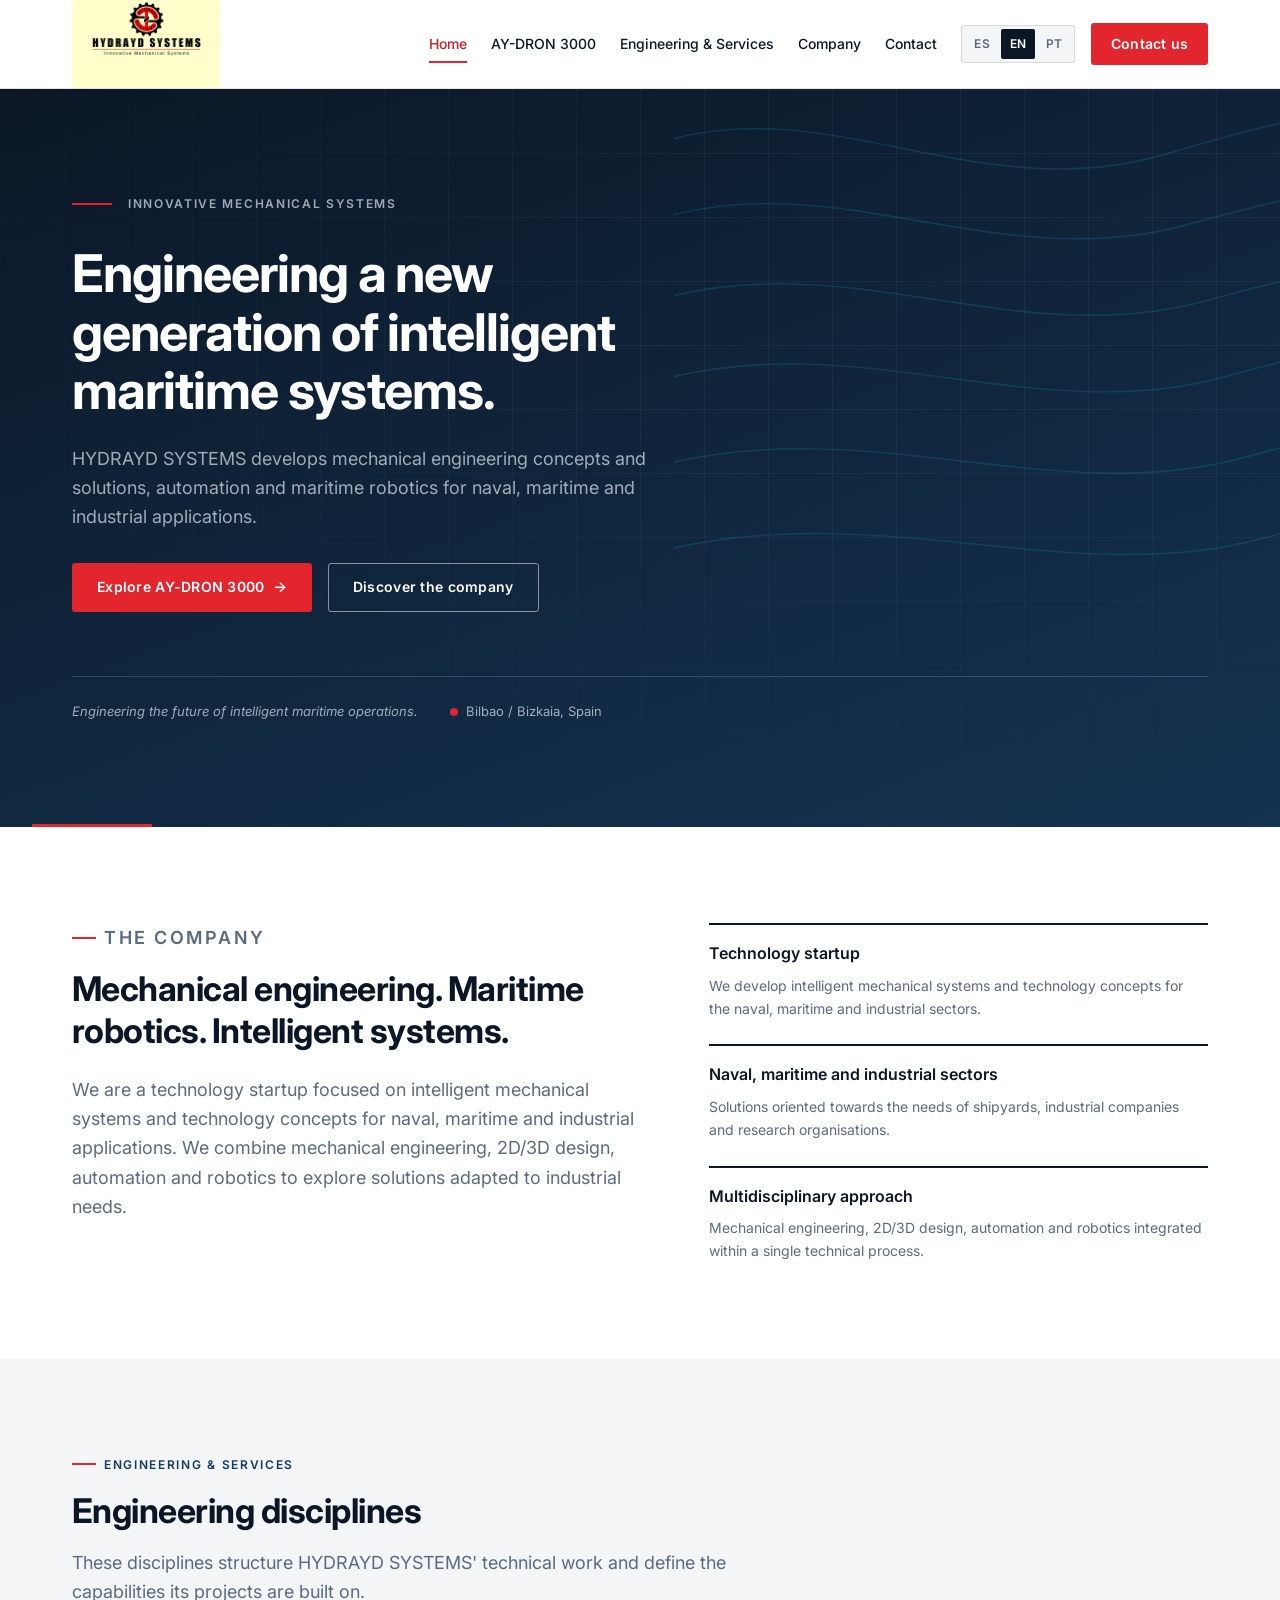
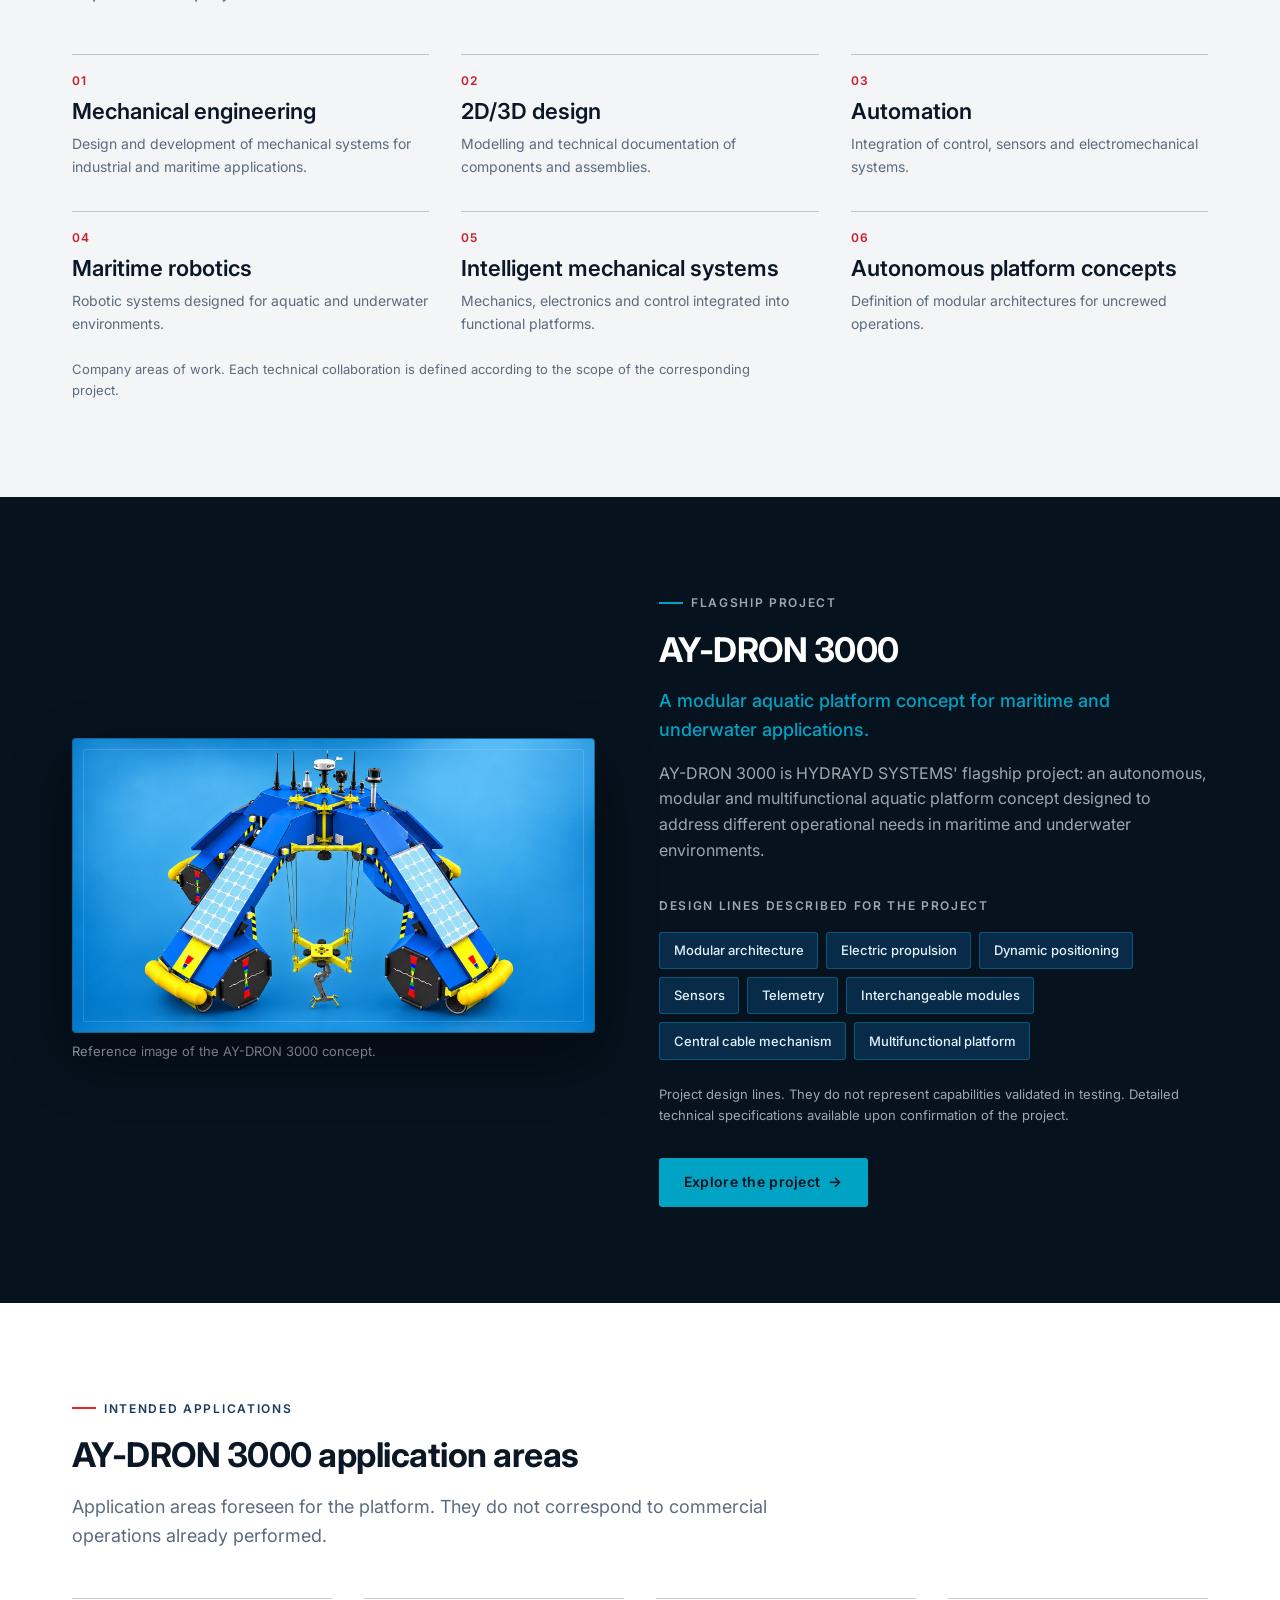
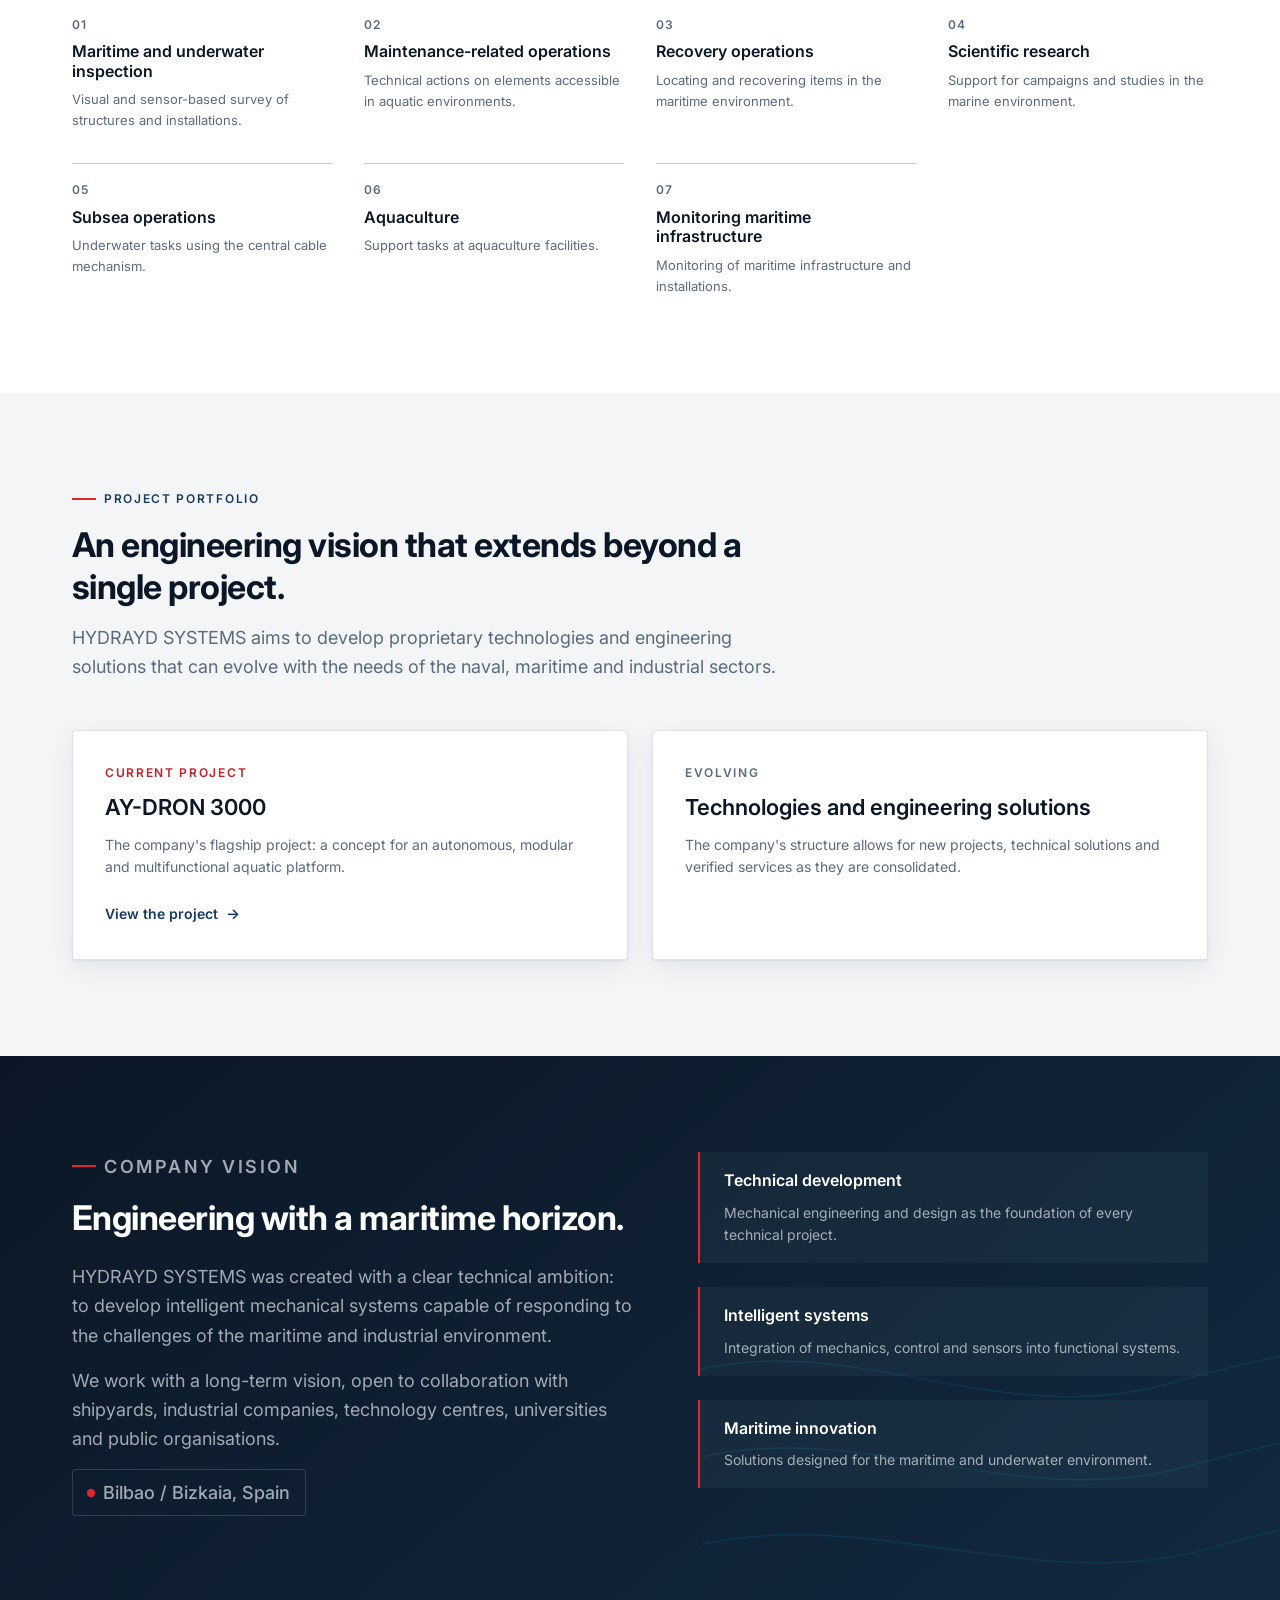
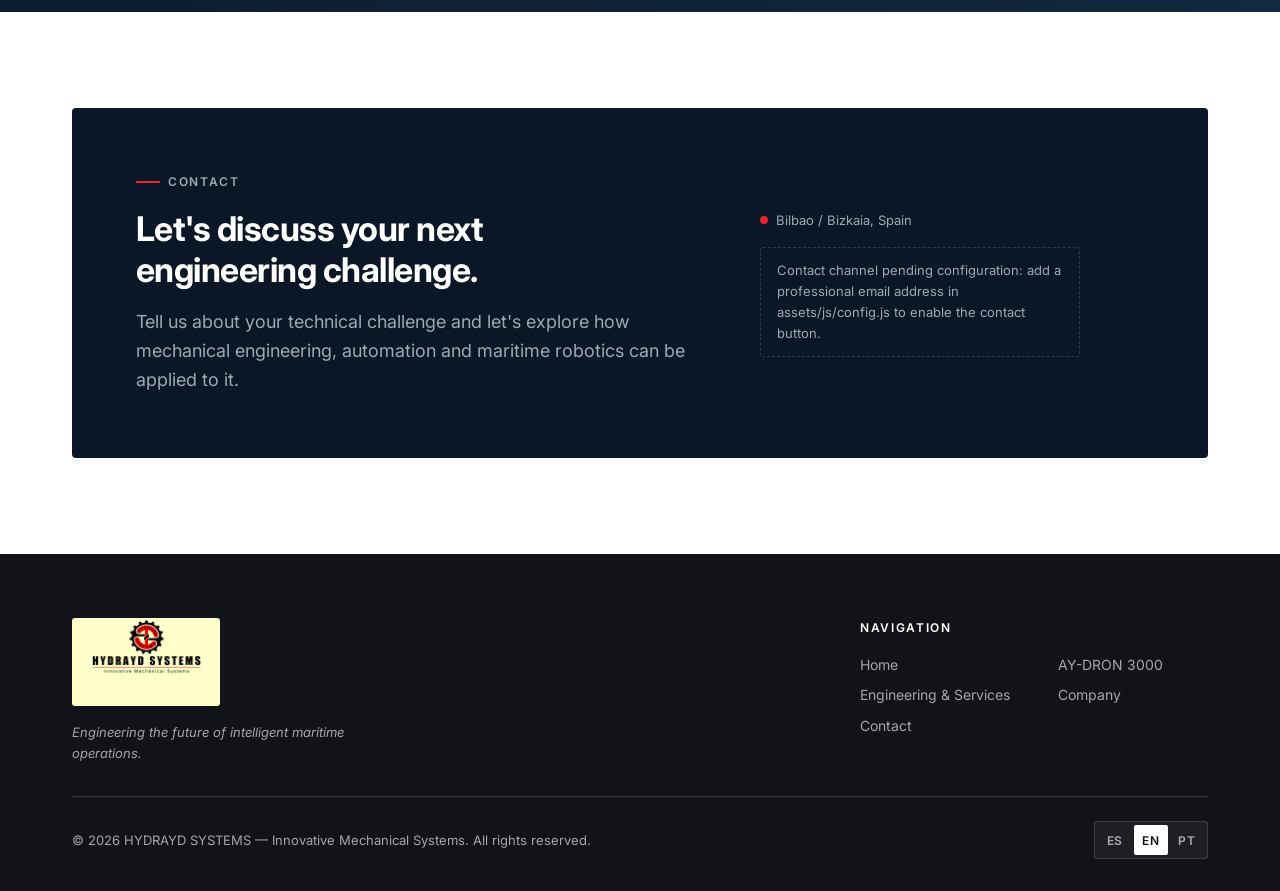
==== en/index.html @ dff177f3 "Initial release: HYDRAYD SYSTEMS corporate website (ES/EN/PT)" ====
<!DOCTYPE html>
<html lang="en">
<head>
  <meta charset="utf-8">
  <meta name="viewport" content="width=device-width, initial-scale=1">

  <!-- ===== Metadata (per language) ===== -->
  <title>HYDRAYD SYSTEMS — Mechanical engineering, maritime robotics and intelligent systems</title>
  <meta name="description" content="HYDRAYD SYSTEMS is a technology startup based in Bilbao / Bizkaia, specialising in intelligent mechanical systems, automation and maritime robotics. Flagship project: AY-DRON 3000.">

  <!-- TODO(deploy): replace relative URLs with the definitive production domain. -->
  <link rel="alternate" hreflang="es" href="../es/index.html">
  <link rel="alternate" hreflang="en" href="../en/index.html">
  <link rel="alternate" hreflang="pt" href="../pt/index.html">
  <link rel="alternate" hreflang="x-default" href="../es/index.html">

  <meta name="theme-color" content="#0B1726">

  <!-- Social sharing (TODO(deploy): absolute URLs once the domain exists). -->
  <meta property="og:type" content="website">
  <meta property="og:site_name" content="HYDRAYD SYSTEMS">
  <meta property="og:title" content="HYDRAYD SYSTEMS — Engineering for intelligent maritime systems">
  <meta property="og:description" content="Technology startup based in Bilbao / Bizkaia: mechanical engineering, automation and maritime robotics for the naval, maritime and industrial sectors.">
  <meta property="og:image" content="assets/images/company/hydrayd-systems-logo-original.jpg">
  <meta property="og:locale" content="en_GB">
  <meta name="twitter:card" content="summary_large_image">

  <link rel="preconnect" href="https://fonts.googleapis.com">
  <link rel="preconnect" href="https://fonts.gstatic.com" crossorigin>
  <link rel="stylesheet" href="https://fonts.googleapis.com/css2?family=Inter:wght@400;500;600;700&display=swap">
  <link rel="stylesheet" href="../assets/css/styles.css">

  <script type="application/ld+json">
  {
    "@context": "https://schema.org",
    "@type": "Organization",
    "name": "HYDRAYD SYSTEMS",
    "slogan": "Engineering the future of intelligent maritime operations.",
    "description": "Technology startup specialising in intelligent mechanical systems, mechanical engineering, maritime robotics, automation and autonomous platform concepts.",
    "address": {
      "@type": "PostalAddress",
      "addressLocality": "Bilbao",
      "addressRegion": "Bizkaia",
      "addressCountry": "ES"
    },
    "knowsLanguage": ["es", "en", "pt"]
  }
  </script>
</head>
<body class="no-js">

  <a class="skip-link" href="#main" data-i18n="a11y.skip">Saltar al contenido principal</a>

  <!-- ====================================================================
       HEADER
       ==================================================================== -->
  <header class="header">
    <div class="container header__inner">

      <a class="brand" href="#inicio">
        <img class="brand__logo"
             src="../assets/images/company/hydrayd-systems-logo-original.jpg"
             alt="HYDRAYD SYSTEMS" width="148" height="88">
      </a>

      <button class="menu-toggle" type="button" data-menu-toggle
              aria-expanded="false" aria-controls="site-nav"
              aria-label="Abrir el menú de navegación"
              data-i18n-aria="a11y.menu.open">
        <span class="menu-toggle__icon" aria-hidden="true"></span>
      </button>

      <nav class="nav" id="site-nav" aria-label="Navegación principal"
           data-i18n-aria="a11y.main.nav">
        <a class="nav__link" href="#inicio" data-i18n="nav.home">Inicio</a>
        <a class="nav__link" href="#ay-dron-3000" data-i18n="nav.product">AY-DRON 3000</a>
        <a class="nav__link" href="#ingenieria" data-i18n="nav.services">Ingeniería y servicios</a>
        <a class="nav__link" href="#empresa" data-i18n="nav.company">Empresa</a>
        <a class="nav__link" href="#contacto" data-i18n="nav.contact">Contacto</a>
        <a class="btn btn--primary" href="#contacto" data-i18n="nav.cta">Contactar</a>
      </nav>

      <div class="header__actions">
        <div class="lang" data-lang-label role="group" aria-label="Seleccionar idioma">
          <a class="lang__item" href="../es/index.html" hreflang="es" lang="es"
             data-lang-switch>ES</a>
          <a class="lang__item" href="../en/index.html" hreflang="en" lang="en"
             data-lang-switch aria-current="true">EN</a>
          <a class="lang__item" href="../pt/index.html" hreflang="pt" lang="pt"
             data-lang-switch>PT</a>
        </div>
        <a class="btn btn--primary" href="#contacto" data-i18n="nav.cta">Contactar</a>
      </div>

    </div>
  </header>

  <main id="main">

    <!-- ==================================================================
         SECTION 1 — HERO
         ================================================================== -->
    <section class="hero" id="inicio" aria-labelledby="hero-title">

      <div class="hero__decor" aria-hidden="true">
        <span class="hero__grid"></span>
        <svg class="hero__contours" viewBox="0 0 800 600" fill="none"
             stroke="currentColor" stroke-width="1.5" preserveAspectRatio="xMidYMid slice">
          <path d="M-20 120 C 160 60, 320 190, 520 130 S 820 60, 900 140"/>
          <path d="M-20 200 C 170 140, 340 260, 540 205 S 830 140, 910 215"/>
          <path d="M-20 285 C 180 225, 360 340, 560 285 S 840 225, 920 300"/>
          <path d="M-20 370 C 190 310, 380 420, 580 365 S 850 310, 930 385"/>
          <path d="M-20 460 C 200 400, 400 505, 600 450 S 860 400, 940 475"/>
          <path d="M-20 550 C 210 490, 420 590, 620 535 S 870 490, 950 565"/>
        </svg>
        <span class="hero__accent-line"></span>
      </div>

      <div class="container hero__inner">
        <p class="hero__brandline" data-i18n="hero.brandline">Innovative Mechanical Systems</p>

        <h1 class="hero__title" id="hero-title" data-i18n="hero.title">Ingeniería para una nueva generación de sistemas marítimos inteligentes.</h1>

        <p class="hero__lead" data-i18n="hero.lead">HYDRAYD SYSTEMS desarrolla conceptos y soluciones de ingeniería mecánica, automatización y robótica marítima para los sectores naval, marítimo e industrial.</p>

        <div class="hero__actions">
          <a class="btn btn--primary" href="#ay-dron-3000">
            <span data-i18n="hero.cta.primary">Descubrir AY-DRON 3000</span>
            <span class="btn__arrow" aria-hidden="true">→</span>
          </a>
          <a class="btn btn--outline-light" href="#empresa" data-i18n="hero.cta.secondary">Conocer la empresa</a>
        </div>

        <div class="hero__meta">
          <p class="hero__tagline" data-i18n="hero.tagline">Engineering the future of intelligent maritime operations.</p>
          <p class="hero__location"><span data-i18n="hero.location">Bilbao / Bizkaia, España</span></p>
        </div>
      </div>
    </section>

    <!-- ==================================================================
         SECTION 2 — CORPORATE INTRODUCTION
         ================================================================== -->
    <section class="section" id="empresa" aria-labelledby="intro-title">
      <div class="container">

        <div class="intro__grid">

          <div class="intro__text reveal">
            <p class="kicker" data-i18n="intro.kicker">La empresa</p>
            <h2 class="section-title" id="intro-title" data-i18n="intro.title">Ingeniería mecánica. Robótica marítima. Sistemas inteligentes.</h2>
            <p style="margin-top: var(--sp-3)" data-i18n="intro.text">Somos una startup tecnológica centrada en el desarrollo de sistemas mecánicos inteligentes y conceptos tecnológicos para aplicaciones navales, marítimas e industriales. Combinamos ingeniería mecánica, diseño 2D/3D, automatización y robótica para explorar soluciones adaptadas a las necesidades de la industria.</p>
          </div>

          <ul class="intro__points reveal" style="--delay: 120ms">
            <li class="point">
              <h3 class="point__title" data-i18n="intro.p1.title">Startup tecnológica</h3>
              <p class="point__text" data-i18n="intro.p1.text">Desarrollamos sistemas mecánicos inteligentes y conceptos tecnológicos para los sectores naval, marítimo e industrial.</p>
            </li>
            <li class="point">
              <h3 class="point__title" data-i18n="intro.p2.title">Sectores naval, marítimo e industrial</h3>
              <p class="point__text" data-i18n="intro.p2.text">Soluciones orientadas a las necesidades de astilleros, empresas industriales y organizaciones de investigación.</p>
            </li>
            <li class="point">
              <h3 class="point__title" data-i18n="intro.p3.title">Enfoque multidisciplinar</h3>
              <p class="point__text" data-i18n="intro.p3.text">Ingeniería mecánica, diseño 2D/3D, automatización y robótica integradas en un mismo proceso técnico.</p>
            </li>
          </ul>

        </div>
      </div>
    </section>

    <!-- ==================================================================
         SECTION 3 — ENGINEERING DISCIPLINES
         ================================================================== -->
    <section class="section section--light" id="ingenieria" aria-labelledby="disc-title">
      <div class="container">

        <div class="section__head reveal">
          <p class="kicker" data-i18n="disc.kicker">Ingeniería y servicios</p>
          <h2 class="section-title" id="disc-title" data-i18n="disc.title">Áreas de ingeniería</h2>
          <p class="section__lead" data-i18n="disc.lead">Estas disciplinas estructuran el trabajo técnico de HYDRAYD SYSTEMS y definen las capacidades sobre las que se construyen sus proyectos.</p>
        </div>

        <ul class="disc-grid">
          <li class="disc reveal">
            <p class="disc__index">01</p>
            <h3 class="disc__name" data-i18n="disc.1.name">Ingeniería mecánica</h3>
            <p class="disc__text" data-i18n="disc.1.text">Concepción y desarrollo de sistemas mecánicos para aplicaciones industriales y marítimas.</p>
          </li>
          <li class="disc reveal" style="--delay: 80ms">
            <p class="disc__index">02</p>
            <h3 class="disc__name" data-i18n="disc.2.name">Diseño 2D/3D</h3>
            <p class="disc__text" data-i18n="disc.2.text">Modelado y documentación técnica de componentes y conjuntos.</p>
          </li>
          <li class="disc reveal" style="--delay: 160ms">
            <p class="disc__index">03</p>
            <h3 class="disc__name" data-i18n="disc.3.name">Automatización</h3>
            <p class="disc__text" data-i18n="disc.3.text">Integración de control, sensores y sistemas electromecánicos.</p>
          </li>
          <li class="disc reveal" style="--delay: 240ms">
            <p class="disc__index">04</p>
            <h3 class="disc__name" data-i18n="disc.4.name">Robótica marítima</h3>
            <p class="disc__text" data-i18n="disc.4.text">Sistemas robóticos concebidos para entornos acuáticos y subacuáticos.</p>
          </li>
          <li class="disc reveal" style="--delay: 320ms">
            <p class="disc__index">05</p>
            <h3 class="disc__name" data-i18n="disc.5.name">Sistemas mecánicos inteligentes</h3>
            <p class="disc__text" data-i18n="disc.5.text">Mecánica, electrónica y control integrados en plataformas funcionales.</p>
          </li>
          <li class="disc reveal" style="--delay: 400ms">
            <p class="disc__index">06</p>
            <h3 class="disc__name" data-i18n="disc.6.name">Conceptos de plataformas autónomas</h3>
            <p class="disc__text" data-i18n="disc.6.text">Definición de arquitecturas modulares para operaciones sin tripulación.</p>
          </li>
        </ul>

        <p class="note reveal" data-i18n="disc.note">Áreas de trabajo de la empresa. Cada colaboración técnica se define según el alcance del proyecto correspondiente.</p>

      </div>
    </section>

    <!-- ==================================================================
         SECTION 4 — FLAGSHIP PROJECT: AY-DRON 3000
         ================================================================== -->
    <section class="section section--product on-dark" id="ay-dron-3000" aria-labelledby="product-title">
      <div class="container">

        <div class="product__grid">

          <figure class="product__figure reveal">
            <div class="product__frame">
              <img class="product__img"
                   src="../assets/images/ay-dron-3000/ay-dron-3000-concept-reference.jpg"
                   alt="Concepto AY-DRON 3000: plataforma acuática modular de cuatro patas con paneles solares, mástiles de sensores y un mecanismo central de cable con herramienta subacuática."
                   data-i18n-alt="product.alt"
                   width="1672" height="941" loading="lazy" decoding="async">
            </div>
            <figcaption class="product__caption" data-i18n="product.caption">Imagen de referencia del concepto AY-DRON 3000.</figcaption>
          </figure>

          <div class="product__text reveal" style="--delay: 120ms">
            <p class="kicker" data-i18n="product.kicker">Proyecto insignia</p>
            <h2 class="section-title" id="product-title" data-i18n="product.title">AY-DRON 3000</h2>
            <p class="product__subtitle" data-i18n="product.subtitle">Una plataforma acuática modular concebida para aplicaciones marítimas y subacuáticas.</p>
            <p class="product__desc" data-i18n="product.desc">AY-DRON 3000 es el principal proyecto de HYDRAYD SYSTEMS: un concepto de plataforma acuática autónoma, modular y multifuncional, concebido para adaptarse a distintas necesidades operativas en entornos marítimos y subacuáticos.</p>

            <p class="product__features-label" data-i18n="product.features.label">Líneas de diseño descritas para el proyecto</p>
            <ul class="chips">
              <li class="chip" data-i18n="product.chip.1">Arquitectura modular</li>
              <li class="chip" data-i18n="product.chip.2">Propulsión eléctrica</li>
              <li class="chip" data-i18n="product.chip.3">Posicionamiento dinámico</li>
              <li class="chip" data-i18n="product.chip.4">Sensores</li>
              <li class="chip" data-i18n="product.chip.5">Telemetría</li>
              <li class="chip" data-i18n="product.chip.6">Módulos intercambiables</li>
              <li class="chip" data-i18n="product.chip.7">Mecanismo central de cable</li>
              <li class="chip" data-i18n="product.chip.8">Plataforma multifuncional</li>
            </ul>

            <p class="note" data-i18n="product.note">Líneas de diseño del proyecto. No representan capacidades validadas en pruebas. Especificaciones técnicas detalladas disponibles tras la confirmación del proyecto.</p>

            <div class="product__actions">
              <a class="btn btn--cyan" href="#aplicaciones">
                <span data-i18n="product.cta">Explorar el proyecto</span>
                <span class="btn__arrow" aria-hidden="true">→</span>
              </a>
            </div>
          </div>

        </div>
      </div>
    </section>

    <!-- ==================================================================
         SECTION 5 — INTENDED APPLICATIONS
         ================================================================== -->
    <section class="section" id="aplicaciones" aria-labelledby="apps-title">
      <div class="container">

        <div class="section__head reveal">
          <p class="kicker" data-i18n="apps.kicker">Aplicaciones previstas</p>
          <h2 class="section-title" id="apps-title" data-i18n="apps.title">Áreas de aplicación del AY-DRON 3000</h2>
          <p class="section__lead" data-i18n="apps.lead">Áreas de aplicación previstas para la plataforma. No corresponden a operaciones comerciales ya realizadas.</p>
        </div>

        <ul class="apps-grid">
          <li class="app reveal">
            <p class="app__index">01</p>
            <h3 class="app__name" data-i18n="apps.1.name">Inspección marítima y subacuática</h3>
            <p class="app__text" data-i18n="apps.1.text">Reconocimiento visual y sensorial de estructuras e instalaciones.</p>
          </li>
          <li class="app reveal" style="--delay: 60ms">
            <p class="app__index">02</p>
            <h3 class="app__name" data-i18n="apps.2.name">Operaciones de mantenimiento</h3>
            <p class="app__text" data-i18n="apps.2.text">Acciones técnicas sobre elementos accesibles en entornos acuáticos.</p>
          </li>
          <li class="app reveal" style="--delay: 120ms">
            <p class="app__index">03</p>
            <h3 class="app__name" data-i18n="apps.3.name">Operaciones de recuperación</h3>
            <p class="app__text" data-i18n="apps.3.text">Localización y recuperación de elementos en el entorno marítimo.</p>
          </li>
          <li class="app reveal" style="--delay: 180ms">
            <p class="app__index">04</p>
            <h3 class="app__name" data-i18n="apps.4.name">Investigación científica</h3>
            <p class="app__text" data-i18n="apps.4.text">Soporte a campañas y estudios en el medio marino.</p>
          </li>
          <li class="app reveal" style="--delay: 240ms">
            <p class="app__index">05</p>
            <h3 class="app__name" data-i18n="apps.5.name">Operaciones subacuáticas</h3>
            <p class="app__text" data-i18n="apps.5.text">Trabajos subacuáticos con el mecanismo central de cable.</p>
          </li>
          <li class="app reveal" style="--delay: 300ms">
            <p class="app__index">06</p>
            <h3 class="app__name" data-i18n="apps.6.name">Acuicultura</h3>
            <p class="app__text" data-i18n="apps.6.text">Tareas de apoyo en instalaciones de acuicultura.</p>
          </li>
          <li class="app reveal" style="--delay: 360ms">
            <p class="app__index">07</p>
            <h3 class="app__name" data-i18n="apps.7.name">Monitorización de infraestructuras marítimas</h3>
            <p class="app__text" data-i18n="apps.7.text">Seguimiento de infraestructuras e instalaciones marítimas.</p>
          </li>
        </ul>

      </div>
    </section>

    <!-- ==================================================================
         SECTION 6 — BROADER COMPANY PORTFOLIO
         ================================================================== -->
    <section class="section section--light" id="cartera" aria-labelledby="portfolio-title">
      <div class="container">

        <div class="section__head reveal">
          <p class="kicker" data-i18n="portfolio.kicker">Cartera de proyectos</p>
          <h2 class="section-title" id="portfolio-title" data-i18n="portfolio.title">Una visión de ingeniería que va más allá de un solo proyecto.</h2>
          <p class="section__lead" data-i18n="portfolio.text">HYDRAYD SYSTEMS busca desarrollar tecnologías propias y soluciones de ingeniería que puedan evolucionar con las necesidades de los sectores naval, marítimo e industrial.</p>
        </div>

        <div class="portfolio__grid">
          <article class="card reveal">
            <p class="card__label" data-i18n="portfolio.c1.label">Proyecto actual</p>
            <h3 class="card__title" data-i18n="portfolio.c1.title">AY-DRON 3000</h3>
            <p class="card__text" data-i18n="portfolio.c1.text">Proyecto insignia de la empresa: un concepto de plataforma acuática autónoma, modular y multifuncional.</p>
            <a class="link-arrow" href="#ay-dron-3000">
              <span data-i18n="portfolio.c1.link">Ver el proyecto</span>
              <span class="btn__arrow" aria-hidden="true">→</span>
            </a>
          </article>

          <article class="card card--muted reveal" style="--delay: 120ms">
            <p class="card__label" data-i18n="portfolio.c2.label">En evolución</p>
            <h3 class="card__title" data-i18n="portfolio.c2.title">Tecnologías y soluciones de ingeniería</h3>
            <p class="card__text" data-i18n="portfolio.c2.text">La estructura de la empresa admite nuevos proyectos, soluciones técnicas y servicios verificados a medida que se consolidan.</p>
          </article>
        </div>

      </div>
    </section>

    <!-- ==================================================================
         SECTION 7 — COMPANY VISION
         NOTE: the institutional photograph supplied by the owner is NOT used
         here because publication permission has not been confirmed. If it is
         approved, place it in assets/images/company/ and add a <figure> in
         this section.
         ================================================================== -->
    <section class="section section--vision on-dark" id="vision" aria-labelledby="vision-title">
      <div class="vision__decor" aria-hidden="true">
        <svg viewBox="0 0 700 500" fill="none" stroke="currentColor" stroke-width="1.5">
          <path d="M-20 140 C 150 90, 300 200, 480 150 S 760 90, 840 160"/>
          <path d="M-20 230 C 160 180, 320 285, 500 235 S 770 180, 850 250"/>
          <path d="M-20 320 C 170 270, 340 370, 520 320 S 780 270, 860 340"/>
          <path d="M-20 410 C 180 360, 360 455, 540 405 S 790 360, 870 430"/>
        </svg>
      </div>

      <div class="container">
        <div class="vision__grid">

          <div class="vision__text reveal">
            <p class="kicker" data-i18n="vision.kicker">Visión de empresa</p>
            <h2 class="section-title" id="vision-title" data-i18n="vision.title">Ingeniería con horizonte marítimo.</h2>
            <p style="margin-top: var(--sp-3)" data-i18n="vision.text1">HYDRAYD SYSTEMS nace con una ambición técnica clara: desarrollar sistemas mecánicos inteligentes capaces de responder a los retos del entorno marítimo e industrial.</p>
            <p data-i18n="vision.text2">Trabajamos con una visión a largo plazo, abierta a la colaboración con astilleros, empresas industriales, centros tecnológicos, universidades y organizaciones públicas.</p>
            <p class="vision__location"><span data-i18n="vision.location">Bilbao / Bizkaia, España</span></p>
          </div>

          <ul class="pillars reveal" style="--delay: 120ms">
            <li class="pillar">
              <h3 class="pillar__title" data-i18n="vision.p1.title">Desarrollo técnico</h3>
              <p class="pillar__text" data-i18n="vision.p1.text">Ingeniería mecánica y diseño como base de cada proyecto técnico.</p>
            </li>
            <li class="pillar">
              <h3 class="pillar__title" data-i18n="vision.p2.title">Sistemas inteligentes</h3>
              <p class="pillar__text" data-i18n="vision.p2.text">Integración de mecánica, control y sensores en sistemas funcionales.</p>
            </li>
            <li class="pillar">
              <h3 class="pillar__title" data-i18n="vision.p3.title">Innovación marítima</h3>
              <p class="pillar__text" data-i18n="vision.p3.text">Soluciones concebidas para el entorno marítimo y subacuático.</p>
            </li>
          </ul>

        </div>
      </div>
    </section>

    <!-- ==================================================================
         SECTION 8 — CONTACT
         The call-to-action button is rendered by main.js ONLY when a
         verified contact email is configured in assets/js/config.js.
         ================================================================== -->
    <section class="section" id="contacto" aria-labelledby="contact-title">
      <div class="container">
        <div class="contact__inner reveal">

          <div>
            <p class="kicker" data-i18n="contact.kicker">Contacto</p>
            <h2 class="contact__title" id="contact-title" data-i18n="contact.title">¿Hablamos de tu próximo reto de ingeniería?</h2>
            <p class="contact__text" data-i18n="contact.text">Cuéntanos tu reto técnico y exploramos cómo la ingeniería mecánica, la automatización y la robótica marítima pueden aplicarse a él.</p>
          </div>

          <div class="contact__actions" data-contact-mount>
            <!-- Button or pending notice rendered at runtime from config.js -->
            <p class="contact__location"><span data-i18n="contact.location">Bilbao / Bizkaia, España</span></p>
          </div>

        </div>
      </div>
    </section>

  </main>

  <!-- ====================================================================
       FOOTER
       ==================================================================== -->
  <footer class="footer">
    <div class="container">

      <div class="footer__top">
        <div class="footer__brand">
          <img class="footer__logo"
               src="../assets/images/company/hydrayd-systems-logo-original.jpg"
               alt="HYDRAYD SYSTEMS" width="148" height="88" loading="lazy">
          <p class="footer__tagline" data-i18n="footer.tagline">Engineering the future of intelligent maritime operations.</p>
        </div>

        <nav class="footer__nav" aria-label="Navegación del pie de página"
             data-i18n-aria="a11y.footer.nav">
          <p class="footer__nav-title" data-i18n="footer.nav.title">Navegación</p>
          <a class="footer__link" href="#inicio" data-i18n="nav.home">Inicio</a>
          <a class="footer__link" href="#ay-dron-3000" data-i18n="nav.product">AY-DRON 3000</a>
          <a class="footer__link" href="#ingenieria" data-i18n="nav.services">Ingeniería y servicios</a>
          <a class="footer__link" href="#empresa" data-i18n="nav.company">Empresa</a>
          <a class="footer__link" href="#contacto" data-i18n="nav.contact">Contacto</a>
        </nav>
      </div>

      <div class="footer__bottom">
        <p>© <span data-current-year>2026</span> HYDRAYD SYSTEMS — <span data-i18n="footer.descriptor">Innovative Mechanical Systems</span>. <span data-i18n="footer.rights">Todos los derechos reservados.</span></p>

        <div class="lang" data-lang-label role="group" aria-label="Seleccionar idioma">
          <a class="lang__item" href="../es/index.html" hreflang="es" lang="es"
             data-lang-switch>ES</a>
          <a class="lang__item" href="../en/index.html" hreflang="en" lang="en"
             data-lang-switch aria-current="true">EN</a>
          <a class="lang__item" href="../pt/index.html" hreflang="pt" lang="pt"
             data-lang-switch>PT</a>
        </div>
      </div>

    </div>
  </footer>

  <script src="../assets/js/i18n.js"></script>
  <script src="../assets/js/config.js"></script>
  <script src="../assets/js/main.js"></script>
</body>
</html>
---- assets/css/styles.css ----
/* ==========================================================================
   HYDRAYD SYSTEMS — Corporate website stylesheet
   Innovative Mechanical Systems — Bilbao / Bizkaia, Spain
   Single stylesheet, no dependencies. Design tokens first, then components.
   ========================================================================== */

/* --------------------------------------------------------------------------
   1. DESIGN TOKENS
   -------------------------------------------------------------------------- */
:root {
  /* Corporate palette (parent company identity) */
  --c-navy: #0b1726;
  --c-industrial-blue: #173b5e;
  --c-white: #ffffff;
  /* Technical gray from the brand palette (#64748B) darkened slightly to
     meet WCAG AA (>= 4.5:1) for small text on white and light-neutral
     surfaces. Visually equivalent; logo is unaffected. */
  --c-gray: #5b6b7f;
  --c-light: #f3f5f7;
  --c-red: #e3262e;
  /* Accessible red for small text on light surfaces (WCAG AA). */
  --c-red-text: #c81f26;
  --c-black: #111318;

  /* Neutral helpers */
  --c-border: rgba(17, 19, 24, 0.12);
  --c-border-strong: rgba(17, 19, 24, 0.22);
  --c-on-dark: #e8edf3;
  --c-on-dark-muted: rgba(232, 237, 243, 0.68);
  --c-border-dark: rgba(232, 237, 243, 0.16);
  --c-logo-cream: rgb(255, 255, 203); /* sampled from the official logo file */

  /* AY-DRON 3000 product palette (used only inside the product section) */
  --c-deep-ocean: #06121e;
  --c-maritime-blue: #0f4c81;
  --c-marine-cyan: #00a3c4;
  --c-light-marine: #e2f1f8;

  /* Typography */
  --font-sans: "Inter", system-ui, -apple-system, "Segoe UI", Roboto,
    "Helvetica Neue", Arial, sans-serif;
  --fs-3xs: 0.75rem;   /* 12px — labels, kickers */
  --fs-2xs: 0.8125rem; /* 13px — meta, captions */
  --fs-xs: 0.875rem;   /* 14px — small body, nav */
  --fs-sm: 1rem;       /* 16px — body */
  --fs-md: 1.125rem;   /* 18px — lead body */
  --fs-lg: 1.375rem;   /* 22px — card titles */
  --fs-xl: clamp(1.5rem, 1.2rem + 1.4vw, 2.125rem);   /* section titles */
  --fs-2xl: clamp(2rem, 1.4rem + 2.6vw, 3.25rem);     /* hero title */
  --lh-tight: 1.12;
  --lh-heading: 1.22;
  --lh-body: 1.62;
  --ls-label: 0.14em;  /* uppercase label tracking */
  --fw-regular: 400;
  --fw-medium: 500;
  --fw-semibold: 600;
  --fw-bold: 700;

  /* Spacing scale (8px base) */
  --sp-1: 0.5rem;   /*  8 */
  --sp-2: 1rem;     /* 16 */
  --sp-3: 1.5rem;   /* 24 */
  --sp-4: 2rem;     /* 32 */
  --sp-5: 3rem;     /* 48 */
  --sp-6: 4rem;     /* 64 */
  --sp-7: 5rem;     /* 80 */
  --sp-8: 6rem;     /* 96 */
  --section-y: clamp(3.5rem, 2rem + 5vw, var(--sp-8));

  /* Layout */
  --w-content: 1200px;
  --w-text: 720px;
  --gutter: clamp(1.25rem, 4vw, var(--sp-4));
  --header-h: 84px;
  --header-h-mobile: 68px;

  /* Shape & elevation */
  --radius-sm: 3px;
  --radius-md: 4px;
  --shadow-soft: 0 1px 2px rgba(11, 23, 38, 0.06),
    0 8px 24px rgba(11, 23, 38, 0.07);
  --shadow-header: 0 1px 0 rgba(17, 19, 24, 0.08),
    0 10px 30px rgba(11, 23, 38, 0.08);

  /* Motion */
  --dur-fast: 160ms;
  --dur-base: 280ms;
  --dur-slow: 620ms;
  --ease-out: cubic-bezier(0.22, 0.61, 0.36, 1);
}

/* --------------------------------------------------------------------------
   2. RESET & BASE
   -------------------------------------------------------------------------- */
*,
*::before,
*::after {
  box-sizing: border-box;
}

html {
  scroll-behavior: smooth;
  scroll-padding-top: calc(var(--header-h) + 12px);
  -webkit-text-size-adjust: 100%;
}

body {
  margin: 0;
  font-family: var(--font-sans);
  font-size: var(--fs-sm);
  line-height: var(--lh-body);
  color: var(--c-black);
  background: var(--c-white);
  -webkit-font-smoothing: antialiased;
  text-rendering: optimizeLegibility;
}

h1, h2, h3, h4, p, ul, ol, figure {
  margin: 0;
}

ul, ol {
  padding: 0;
  list-style: none;
}

img, svg {
  display: block;
  max-width: 100%;
  height: auto;
}

a {
  color: inherit;
  text-decoration: none;
}

button {
  font: inherit;
  color: inherit;
  background: none;
  border: 0;
  cursor: pointer;
}

:focus-visible {
  outline: 2px solid var(--c-red);
  outline-offset: 3px;
  border-radius: var(--radius-sm);
}

.on-dark :focus-visible,
.section--product :focus-visible,
.section--vision :focus-visible {
  outline-color: var(--c-marine-cyan);
}

::selection {
  background: rgba(227, 38, 46, 0.16);
}

/* Skip link */
.skip-link {
  position: absolute;
  top: -100%;
  left: var(--sp-2);
  z-index: 200;
  padding: var(--sp-1) var(--sp-2);
  background: var(--c-navy);
  color: var(--c-white);
  font-size: var(--fs-xs);
  font-weight: var(--fw-semibold);
  border-radius: var(--radius-sm);
  transition: top var(--dur-fast) var(--ease-out);
}

.skip-link:focus {
  top: var(--sp-1);
}

/* --------------------------------------------------------------------------
   3. LAYOUT PRIMITIVES
   -------------------------------------------------------------------------- */
.container {
  width: 100%;
  max-width: var(--w-content);
  margin-inline: auto;
  padding-inline: var(--gutter);
}

.section {
  padding-block: var(--section-y);
}

.section--light {
  background: var(--c-light);
}

.section--dark {
  background: var(--c-navy);
  color: var(--c-on-dark);
}

.section__head {
  max-width: var(--w-text);
  margin-bottom: var(--sp-5);
}

/* Kicker: small uppercase label with a red technical rule */
.kicker {
  display: flex;
  align-items: center;
  gap: var(--sp-1);
  margin-bottom: var(--sp-2);
  font-size: var(--fs-3xs);
  font-weight: var(--fw-semibold);
  letter-spacing: var(--ls-label);
  text-transform: uppercase;
  color: var(--c-industrial-blue);
}

.kicker::before {
  content: "";
  width: 24px;
  height: 2px;
  background: var(--c-red);
  flex: none;
}

.on-dark .kicker,
.section--product .kicker,
.section--vision .kicker {
  color: var(--c-on-dark-muted);
}

.section--product .kicker::before {
  background: var(--c-marine-cyan);
}

.section-title {
  font-size: var(--fs-xl);
  line-height: var(--lh-heading);
  font-weight: var(--fw-bold);
  letter-spacing: -0.015em;
  color: var(--c-navy);
}

.on-dark .section-title,
.section--product .section-title,
.section--vision .section-title {
  color: var(--c-white);
}

.section__lead {
  margin-top: var(--sp-2);
  font-size: var(--fs-md);
  color: var(--c-gray);
}

.on-dark .section__lead,
.section--product .section__lead,
.section--vision .section__lead {
  color: var(--c-on-dark-muted);
}

.note {
  margin-top: var(--sp-3);
  font-size: var(--fs-2xs);
  color: var(--c-gray);
  max-width: var(--w-text);
}

.on-dark .note,
.section--product .note {
  color: var(--c-on-dark-muted);
}

/* --------------------------------------------------------------------------
   4. BUTTONS
   -------------------------------------------------------------------------- */
.btn {
  display: inline-flex;
  align-items: center;
  justify-content: center;
  gap: var(--sp-1);
  min-height: 48px;
  padding: 0.75rem 1.5rem;
  font-size: var(--fs-xs);
  font-weight: var(--fw-semibold);
  letter-spacing: 0.02em;
  border-radius: var(--radius-sm);
  border: 1px solid transparent;
  transition: background-color var(--dur-fast) var(--ease-out),
    border-color var(--dur-fast) var(--ease-out),
    color var(--dur-fast) var(--ease-out),
    transform var(--dur-fast) var(--ease-out);
}

.btn:active {
  transform: translateY(1px);
}

.btn--primary {
  background: var(--c-red);
  color: var(--c-white);
}

.btn--primary:hover {
  background: #c81f26;
}

.btn--outline-light {
  border-color: rgba(255, 255, 255, 0.5);
  color: var(--c-white);
}

.btn--outline-light:hover {
  border-color: var(--c-white);
  background: rgba(255, 255, 255, 0.08);
}

.btn--outline-dark {
  border-color: var(--c-border-strong);
  color: var(--c-navy);
}

.btn--outline-dark:hover {
  border-color: var(--c-navy);
  background: rgba(11, 23, 38, 0.04);
}

.btn--cyan {
  background: var(--c-marine-cyan);
  color: var(--c-deep-ocean);
}

.btn--cyan:hover {
  background: #00b7db;
}

.btn__arrow {
  font-size: 1.05em;
  line-height: 1;
  transition: transform var(--dur-fast) var(--ease-out);
}

.btn:hover .btn__arrow {
  transform: translateX(3px);
}

/* Text link with animated rule */
.link-arrow {
  display: inline-flex;
  align-items: center;
  gap: var(--sp-1);
  font-size: var(--fs-xs);
  font-weight: var(--fw-semibold);
  color: var(--c-industrial-blue);
  border-bottom: 1px solid transparent;
  transition: border-color var(--dur-fast) var(--ease-out),
    color var(--dur-fast) var(--ease-out);
}

.link-arrow:hover {
  border-bottom-color: currentColor;
}

.on-dark .link-arrow {
  color: var(--c-marine-cyan);
}

/* --------------------------------------------------------------------------
   5. HEADER
   -------------------------------------------------------------------------- */
.header {
  position: sticky;
  top: 0;
  z-index: 100;
  background: var(--c-white);
  border-bottom: 1px solid var(--c-border);
  transition: box-shadow var(--dur-base) var(--ease-out);
}

.header.is-scrolled {
  box-shadow: var(--shadow-header);
}

.header__inner {
  display: flex;
  align-items: center;
  gap: var(--sp-3);
  min-height: var(--header-h);
}

/* Logo: official artwork, unmodified, on its own cream field */
.brand {
  display: inline-flex;
  align-items: center;
  flex: none;
}

.brand__logo {
  display: block;
  width: 148px;
  height: 88px;
  object-fit: contain;
  object-position: center top;
  background: var(--c-logo-cream);
  border-radius: var(--radius-sm);
}

/* Primary navigation */
.nav {
  display: flex;
  align-items: center;
  gap: var(--sp-3);
  margin-left: auto;
}

.nav__link {
  position: relative;
  padding: var(--sp-1) 0;
  font-size: var(--fs-xs);
  font-weight: var(--fw-medium);
  color: var(--c-navy);
  white-space: nowrap;
  transition: color var(--dur-fast) var(--ease-out);
}

.nav__link::after {
  content: "";
  position: absolute;
  left: 0;
  bottom: 0;
  width: 100%;
  height: 2px;
  background: var(--c-red);
  transform: scaleX(0);
  transform-origin: left;
  transition: transform var(--dur-base) var(--ease-out);
}

.nav__link:hover,
.nav__link[aria-current="true"] {
  color: var(--c-red-text);
}

.nav__link:hover::after,
.nav__link[aria-current="true"]::after {
  transform: scaleX(1);
}

.header__actions {
  display: flex;
  align-items: center;
  gap: var(--sp-2);
  flex: none;
}

/* Language switcher */
.lang {
  display: inline-flex;
  align-items: center;
  gap: 2px;
  padding: 3px;
  background: var(--c-light);
  border: 1px solid var(--c-border);
  border-radius: var(--radius-sm);
}

.lang__item {
  display: inline-flex;
  align-items: center;
  justify-content: center;
  min-width: 34px;
  min-height: 30px;
  padding: 0 var(--sp-1);
  font-size: var(--fs-3xs);
  font-weight: var(--fw-semibold);
  letter-spacing: 0.06em;
  color: var(--c-gray);
  border-radius: 2px;
  transition: background-color var(--dur-fast) var(--ease-out),
    color var(--dur-fast) var(--ease-out);
}

.lang__item:hover {
  color: var(--c-navy);
}

.lang__item[aria-current="true"] {
  background: var(--c-navy);
  color: var(--c-white);
}

.header .btn {
  min-height: 42px;
  padding: 0.55rem 1.15rem;
}

/* Mobile menu toggle */
.menu-toggle {
  display: none;
  align-items: center;
  justify-content: center;
  width: 44px;
  height: 44px;
  border: 1px solid var(--c-border-strong);
  border-radius: var(--radius-sm);
  color: var(--c-navy);
}

.menu-toggle__icon {
  position: relative;
  width: 20px;
  height: 2px;
  background: currentColor;
  transition: background-color var(--dur-fast) var(--ease-out);
}

.menu-toggle__icon::before,
.menu-toggle__icon::after {
  content: "";
  position: absolute;
  left: 0;
  width: 20px;
  height: 2px;
  background: currentColor;
  transition: transform var(--dur-base) var(--ease-out),
    top var(--dur-base) var(--ease-out);
}

.menu-toggle__icon::before { top: -6px; }
.menu-toggle__icon::after { top: 6px; }

.menu-toggle[aria-expanded="true"] .menu-toggle__icon {
  background: transparent;
}

.menu-toggle[aria-expanded="true"] .menu-toggle__icon::before {
  top: 0;
  transform: rotate(45deg);
}

.menu-toggle[aria-expanded="true"] .menu-toggle__icon::after {
  top: 0;
  transform: rotate(-45deg);
}

/* --------------------------------------------------------------------------
   6. HERO
   -------------------------------------------------------------------------- */
.hero {
  position: relative;
  overflow: hidden;
  background: linear-gradient(160deg, var(--c-navy) 0%, var(--c-industrial-blue) 130%);
  color: var(--c-white);
}

.hero__inner {
  position: relative;
  z-index: 2;
  display: flex;
  flex-direction: column;
  justify-content: center;
  min-height: clamp(540px, 82svh, 760px);
  padding-block: var(--sp-7);
}

.hero__brandline {
  display: flex;
  align-items: center;
  gap: var(--sp-2);
  margin-bottom: var(--sp-4);
  font-size: var(--fs-3xs);
  font-weight: var(--fw-semibold);
  letter-spacing: var(--ls-label);
  text-transform: uppercase;
  color: var(--c-on-dark-muted);
}

.hero__brandline::before {
  content: "";
  width: 40px;
  height: 2px;
  background: var(--c-red);
  flex: none;
}

.hero__title {
  max-width: 19ch;
  font-size: var(--fs-2xl);
  line-height: var(--lh-tight);
  font-weight: var(--fw-bold);
  letter-spacing: -0.02em;
}

.hero__lead {
  max-width: 58ch;
  margin-top: var(--sp-3);
  font-size: var(--fs-md);
  color: var(--c-on-dark-muted);
}

.hero__actions {
  display: flex;
  flex-wrap: wrap;
  gap: var(--sp-2);
  margin-top: var(--sp-4);
}

.hero__meta {
  display: flex;
  flex-wrap: wrap;
  align-items: center;
  gap: var(--sp-2) var(--sp-4);
  margin-top: var(--sp-6);
  padding-top: var(--sp-3);
  border-top: 1px solid var(--c-border-dark);
  font-size: var(--fs-2xs);
  color: var(--c-on-dark-muted);
}

.hero__tagline {
  font-style: italic;
}

.hero__location {
  display: inline-flex;
  align-items: center;
  gap: var(--sp-1);
}

.hero__location::before {
  content: "";
  width: 8px;
  height: 8px;
  background: var(--c-red);
  border-radius: 50%;
  flex: none;
}

/* Restrained maritime atmosphere: depth contours + technical grid */
.hero__decor {
  position: absolute;
  inset: 0;
  z-index: 1;
  pointer-events: none;
}

.hero__grid {
  position: absolute;
  inset: 0;
  background-image: linear-gradient(rgba(232, 237, 243, 0.05) 1px, transparent 1px),
    linear-gradient(90deg, rgba(232, 237, 243, 0.05) 1px, transparent 1px);
  background-size: 64px 64px;
  mask-image: radial-gradient(120% 90% at 78% 30%, #000 30%, transparent 75%);
  -webkit-mask-image: radial-gradient(120% 90% at 78% 30%, #000 30%, transparent 75%);
}

.hero__contours {
  position: absolute;
  right: -12%;
  top: -8%;
  width: min(760px, 70%);
  height: auto;
  color: rgba(0, 163, 196, 0.22);
}

.hero__accent-line {
  position: absolute;
  left: var(--gutter);
  bottom: 0;
  width: 120px;
  height: 3px;
  background: var(--c-red);
}

/* --------------------------------------------------------------------------
   7. CORPORATE INTRODUCTION
   -------------------------------------------------------------------------- */
.intro__grid {
  display: grid;
  grid-template-columns: minmax(0, 1.15fr) minmax(0, 1fr);
  gap: var(--sp-5) var(--sp-6);
  align-items: start;
}

.intro__text p + p {
  margin-top: var(--sp-2);
}

.intro__text p {
  color: var(--c-gray);
  font-size: var(--fs-md);
}

.intro__points {
  display: grid;
  gap: var(--sp-3);
}

.point {
  padding-top: var(--sp-2);
  border-top: 2px solid var(--c-navy);
}

.point__title {
  font-size: var(--fs-sm);
  font-weight: var(--fw-semibold);
  color: var(--c-navy);
}

.point__text {
  margin-top: var(--sp-1);
  font-size: var(--fs-xs);
  color: var(--c-gray);
}

/* --------------------------------------------------------------------------
   8. ENGINEERING DISCIPLINES
   -------------------------------------------------------------------------- */
.disc-grid {
  display: grid;
  grid-template-columns: repeat(3, minmax(0, 1fr));
  gap: var(--sp-4) var(--sp-4);
}

.disc {
  padding-top: var(--sp-2);
  border-top: 1px solid var(--c-border-strong);
  transition: border-color var(--dur-base) var(--ease-out);
}

.disc:hover {
  border-top-color: var(--c-red);
}

.disc__index {
  font-size: var(--fs-3xs);
  font-weight: var(--fw-semibold);
  letter-spacing: 0.08em;
  color: var(--c-red-text);
}

.disc__name {
  margin-top: var(--sp-1);
  font-size: var(--fs-lg);
  line-height: var(--lh-heading);
  font-weight: var(--fw-semibold);
  color: var(--c-navy);
}

.disc__text {
  margin-top: var(--sp-1);
  font-size: var(--fs-xs);
  color: var(--c-gray);
}

/* --------------------------------------------------------------------------
   9. FLAGSHIP PROJECT — AY-DRON 3000
   Uses the product palette selectively.
   -------------------------------------------------------------------------- */
.section--product {
  background: var(--c-deep-ocean);
  color: var(--c-light-marine);
}

.product__grid {
  display: grid;
  grid-template-columns: minmax(0, 1fr) minmax(0, 1.05fr);
  gap: var(--sp-5) var(--sp-6);
  align-items: center;
}

.product__figure {
  margin: 0;
}

.product__frame {
  position: relative;
  border: 1px solid rgba(0, 163, 196, 0.35);
  border-radius: var(--radius-md);
  overflow: hidden;
  background: var(--c-maritime-blue);
  box-shadow: 0 24px 60px rgba(0, 0, 0, 0.45);
}

.product__frame::before {
  content: "";
  position: absolute;
  inset: 10px;
  border: 1px solid rgba(226, 241, 248, 0.16);
  border-radius: 2px;
  z-index: 2;
  pointer-events: none;
}

.product__img {
  width: 100%;
  aspect-ratio: 16 / 9;
  object-fit: cover;
}

.product__caption {
  margin-top: var(--sp-1);
  font-size: var(--fs-2xs);
  color: var(--c-on-dark-muted);
}

.product__subtitle {
  margin-top: var(--sp-2);
  font-size: var(--fs-md);
  font-weight: var(--fw-medium);
  color: var(--c-marine-cyan);
}

.product__desc {
  margin-top: var(--sp-2);
  font-size: var(--fs-sm);
  color: var(--c-on-dark-muted);
  max-width: 56ch;
}

.product__features-label {
  margin-top: var(--sp-4);
  font-size: var(--fs-3xs);
  font-weight: var(--fw-semibold);
  letter-spacing: var(--ls-label);
  text-transform: uppercase;
  color: var(--c-on-dark-muted);
}

.chips {
  display: flex;
  flex-wrap: wrap;
  gap: var(--sp-1);
  margin-top: var(--sp-2);
}

.chip {
  padding: 0.45rem 0.85rem;
  font-size: var(--fs-2xs);
  font-weight: var(--fw-medium);
  color: var(--c-light-marine);
  background: rgba(15, 76, 129, 0.45);
  border: 1px solid rgba(0, 163, 196, 0.4);
  border-radius: var(--radius-sm);
}

.product__actions {
  margin-top: var(--sp-4);
  display: flex;
  flex-wrap: wrap;
  gap: var(--sp-2);
  align-items: center;
}

/* --------------------------------------------------------------------------
   10. APPLICATIONS
   -------------------------------------------------------------------------- */
.apps-grid {
  display: grid;
  grid-template-columns: repeat(4, minmax(0, 1fr));
  gap: var(--sp-4);
}

.app {
  padding-top: var(--sp-2);
  border-top: 1px solid var(--c-border-strong);
}

.app__index {
  font-size: var(--fs-3xs);
  font-weight: var(--fw-semibold);
  color: var(--c-gray);
  letter-spacing: 0.08em;
}

.app__name {
  margin-top: var(--sp-1);
  font-size: var(--fs-sm);
  font-weight: var(--fw-semibold);
  line-height: var(--lh-heading);
  color: var(--c-navy);
}

.app__text {
  margin-top: var(--sp-1);
  font-size: var(--fs-2xs);
  color: var(--c-gray);
}

/* --------------------------------------------------------------------------
   11. BROADER PORTFOLIO
   -------------------------------------------------------------------------- */
.portfolio__grid {
  display: grid;
  grid-template-columns: repeat(2, minmax(0, 1fr));
  gap: var(--sp-3);
  margin-top: var(--sp-5);
}

.card {
  display: flex;
  flex-direction: column;
  gap: var(--sp-1);
  padding: var(--sp-4);
  background: var(--c-white);
  border: 1px solid var(--c-border);
  border-radius: var(--radius-md);
  box-shadow: var(--shadow-soft);
}

.card__label {
  font-size: var(--fs-3xs);
  font-weight: var(--fw-semibold);
  letter-spacing: var(--ls-label);
  text-transform: uppercase;
  color: var(--c-red-text);
}

.card--muted .card__label {
  color: var(--c-gray);
}

.card__title {
  font-size: var(--fs-lg);
  font-weight: var(--fw-semibold);
  color: var(--c-navy);
}

.card__text {
  font-size: var(--fs-xs);
  color: var(--c-gray);
}

.card .link-arrow {
  margin-top: auto;
  padding-top: var(--sp-2);
}

/* --------------------------------------------------------------------------
   12. COMPANY VISION
   -------------------------------------------------------------------------- */
.section--vision {
  position: relative;
  overflow: hidden;
  background: linear-gradient(140deg, var(--c-navy) 0%, #12293f 100%);
  color: var(--c-on-dark);
}

.vision__grid {
  position: relative;
  z-index: 2;
  display: grid;
  grid-template-columns: minmax(0, 1.1fr) minmax(0, 1fr);
  gap: var(--sp-5) var(--sp-6);
  align-items: start;
}

.vision__text p + p {
  margin-top: var(--sp-2);
}

.vision__text p {
  color: var(--c-on-dark-muted);
  font-size: var(--fs-md);
  max-width: 56ch;
}

.pillars {
  display: grid;
  gap: var(--sp-3);
}

.pillar {
  padding: var(--sp-2) var(--sp-3);
  border-left: 2px solid var(--c-red);
  background: rgba(232, 237, 243, 0.04);
}

.pillar__title {
  font-size: var(--fs-sm);
  font-weight: var(--fw-semibold);
  color: var(--c-white);
}

.pillar__text {
  margin-top: var(--sp-1);
  font-size: var(--fs-xs);
  color: var(--c-on-dark-muted);
}

.vision__location {
  display: inline-flex;
  align-items: center;
  gap: var(--sp-1);
  margin-top: var(--sp-4);
  padding: 0.5rem 0.9rem;
  font-size: var(--fs-2xs);
  font-weight: var(--fw-medium);
  color: var(--c-white);
  border: 1px solid var(--c-border-dark);
  border-radius: var(--radius-sm);
}

.vision__location::before {
  content: "";
  width: 8px;
  height: 8px;
  background: var(--c-red);
  border-radius: 50%;
  flex: none;
}

/* Quiet bathymetric atmosphere */
.vision__decor {
  position: absolute;
  inset: 0;
  z-index: 1;
  pointer-events: none;
}

.vision__decor svg {
  position: absolute;
  right: -8%;
  bottom: -20%;
  width: min(680px, 60%);
  color: rgba(0, 163, 196, 0.14);
}

/* --------------------------------------------------------------------------
   13. CONTACT
   -------------------------------------------------------------------------- */
.contact__inner {
  display: grid;
  grid-template-columns: minmax(0, 1.2fr) minmax(0, 0.8fr);
  gap: var(--sp-5);
  align-items: center;
  padding: clamp(2rem, 1rem + 4vw, var(--sp-6));
  background: var(--c-navy);
  color: var(--c-white);
  border-radius: var(--radius-md);
}

.contact__inner .kicker {
  color: var(--c-on-dark-muted);
}

.contact__title {
  font-size: var(--fs-xl);
  line-height: var(--lh-heading);
  font-weight: var(--fw-bold);
  letter-spacing: -0.015em;
  max-width: 20ch;
}

.contact__text {
  margin-top: var(--sp-2);
  font-size: var(--fs-md);
  color: var(--c-on-dark-muted);
  max-width: 52ch;
}

.contact__actions {
  display: flex;
  flex-direction: column;
  gap: var(--sp-2);
  align-items: flex-start;
}

.contact__location {
  display: inline-flex;
  align-items: center;
  gap: var(--sp-1);
  font-size: var(--fs-2xs);
  color: var(--c-on-dark-muted);
}

.contact__location::before {
  content: "";
  width: 8px;
  height: 8px;
  background: var(--c-red);
  border-radius: 50%;
  flex: none;
}

/* Placeholder notice shown only when no contact destination is configured */
.contact__pending {
  padding: 0.75rem 1rem;
  font-size: var(--fs-2xs);
  color: var(--c-on-dark-muted);
  border: 1px dashed var(--c-border-dark);
  border-radius: var(--radius-sm);
  max-width: 40ch;
}

/* --------------------------------------------------------------------------
   14. FOOTER
   -------------------------------------------------------------------------- */
.footer {
  background: var(--c-black);
  color: var(--c-on-dark-muted);
  padding-block: var(--sp-6) var(--sp-4);
}

.footer__top {
  display: grid;
  grid-template-columns: minmax(0, 1fr) auto;
  gap: var(--sp-4) var(--sp-6);
  padding-bottom: var(--sp-4);
  border-bottom: 1px solid var(--c-border-dark);
}

.footer__brand {
  display: flex;
  flex-direction: column;
  gap: var(--sp-2);
}

.footer__logo {
  display: block;
  width: 148px;
  height: 88px;
  object-fit: contain;
  object-position: center top;
  background: var(--c-logo-cream);
  border-radius: var(--radius-sm);
}

.footer__tagline {
  font-size: var(--fs-2xs);
  font-style: italic;
  color: var(--c-on-dark-muted);
  max-width: 42ch;
}

.footer__nav {
  display: grid;
  grid-template-columns: repeat(2, minmax(0, 1fr));
  gap: var(--sp-1) var(--sp-5);
  align-content: start;
}

.footer__nav-title {
  grid-column: 1 / -1;
  margin-bottom: var(--sp-1);
  font-size: var(--fs-3xs);
  font-weight: var(--fw-semibold);
  letter-spacing: var(--ls-label);
  text-transform: uppercase;
  color: var(--c-white);
}

.footer__link {
  font-size: var(--fs-xs);
  color: var(--c-on-dark-muted);
  transition: color var(--dur-fast) var(--ease-out);
}

.footer__link:hover {
  color: var(--c-white);
}

.footer__bottom {
  display: flex;
  flex-wrap: wrap;
  align-items: center;
  justify-content: space-between;
  gap: var(--sp-2);
  padding-top: var(--sp-3);
  font-size: var(--fs-2xs);
}

.footer .lang {
  background: rgba(232, 237, 243, 0.06);
  border-color: var(--c-border-dark);
}

.footer .lang__item {
  color: var(--c-on-dark-muted);
}

.footer .lang__item:hover {
  color: var(--c-white);
}

.footer .lang__item[aria-current="true"] {
  background: var(--c-white);
  color: var(--c-black);
}

/* --------------------------------------------------------------------------
   15. MOTION — restrained reveal on scroll
   -------------------------------------------------------------------------- */
.reveal {
  opacity: 0;
  transform: translateY(18px);
  transition: opacity var(--dur-slow) var(--ease-out),
    transform var(--dur-slow) var(--ease-out);
  transition-delay: var(--delay, 0ms);
}

.reveal.is-visible {
  opacity: 1;
  transform: none;
}

/* No JS fallback: never hide content */
.no-js .reveal {
  opacity: 1;
  transform: none;
}

/* --------------------------------------------------------------------------
   16. RESPONSIVE
   -------------------------------------------------------------------------- */
@media (max-width: 1080px) {
  .disc-grid {
    grid-template-columns: repeat(2, minmax(0, 1fr));
  }

  .apps-grid {
    grid-template-columns: repeat(3, minmax(0, 1fr));
  }
}

@media (max-width: 960px) {
  :root {
    --header-h: var(--header-h-mobile);
  }

  .menu-toggle {
    display: inline-flex;
  }

  .header__inner {
    flex-wrap: wrap;
    gap: var(--sp-2);
    padding-block: var(--sp-1);
  }

  .nav {
    order: 3;
    flex-basis: 100%;
    flex-direction: column;
    align-items: stretch;
    gap: 0;
    margin-left: 0;
    padding-block: var(--sp-1);
    border-top: 1px solid var(--c-border);
    display: none;
  }

  .nav.is-open {
    display: flex;
  }

  .nav__link {
    padding: 0.85rem 0;
    font-size: var(--fs-sm);
    border-bottom: 1px solid var(--c-border);
  }

  .nav__link::after {
    display: none;
  }

  .header__actions {
    margin-left: auto;
  }

  .header__actions .btn {
    display: none;
  }

  .nav .btn {
    display: inline-flex;
    margin-top: var(--sp-2);
    align-self: flex-start;
  }

  .intro__grid,
  .product__grid,
  .vision__grid,
  .contact__inner {
    grid-template-columns: minmax(0, 1fr);
  }

  .product__grid {
    gap: var(--sp-4);
  }

  .portfolio__grid {
    grid-template-columns: minmax(0, 1fr);
  }

  .footer__top {
    grid-template-columns: minmax(0, 1fr);
  }
}

@media (min-width: 961px) {
  /* The in-nav CTA button is only for the mobile menu */
  .nav .btn {
    display: none;
  }
}

@media (max-width: 720px) {
  .apps-grid {
    grid-template-columns: repeat(2, minmax(0, 1fr));
  }

  .hero__inner {
    min-height: auto;
    padding-block: var(--sp-6);
  }

  .hero__actions .btn {
    width: 100%;
  }

  .brand__logo,
  .footer__logo {
    width: 120px;
    height: 72px;
  }
}

@media (max-width: 520px) {
  .disc-grid,
  .apps-grid {
    grid-template-columns: minmax(0, 1fr);
  }

  .footer__nav {
    grid-template-columns: minmax(0, 1fr);
  }
}

/* --------------------------------------------------------------------------
   17. ACCESSIBILITY PREFERENCES
   -------------------------------------------------------------------------- */
@media (prefers-reduced-motion: reduce) {
  html {
    scroll-behavior: auto;
  }

  *,
  *::before,
  *::after {
    animation-duration: 0.001ms !important;
    animation-iteration-count: 1 !important;
    transition-duration: 0.001ms !important;
  }

  .reveal {
    opacity: 1;
    transform: none;
  }
}
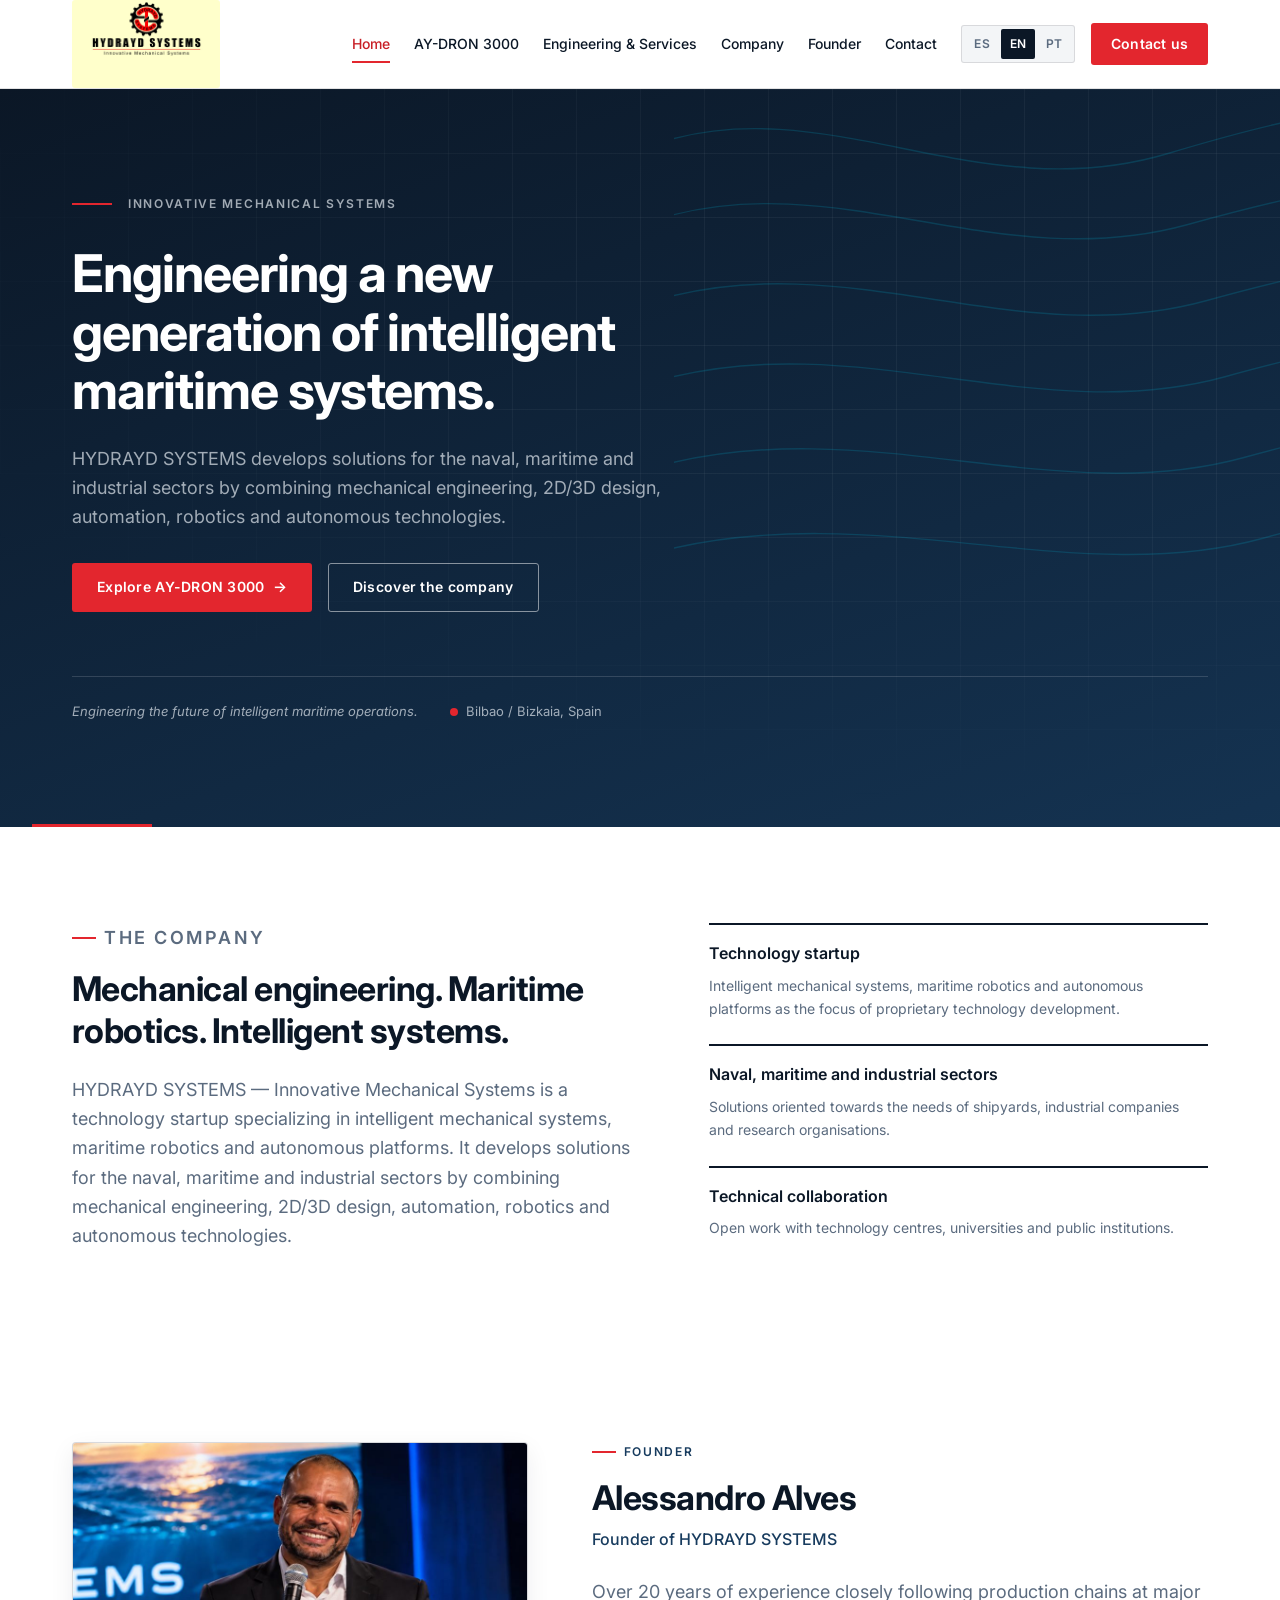
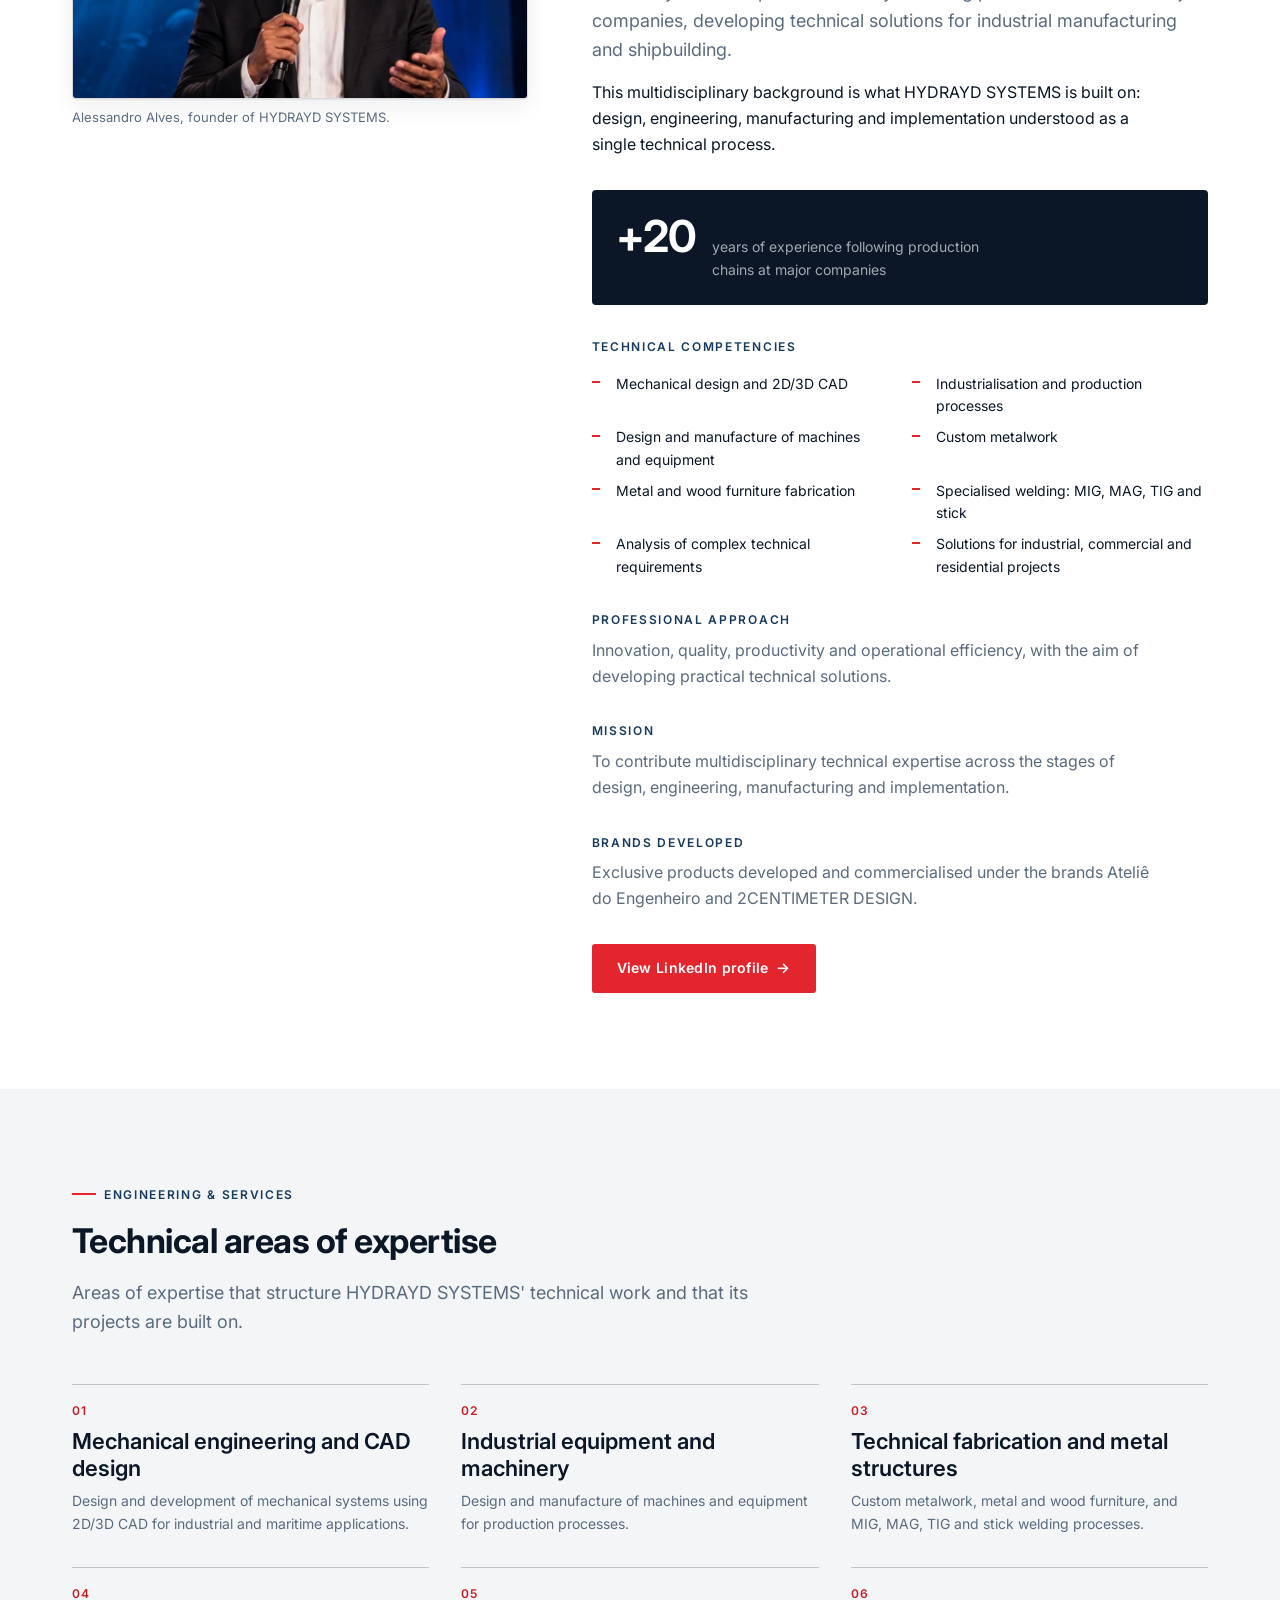
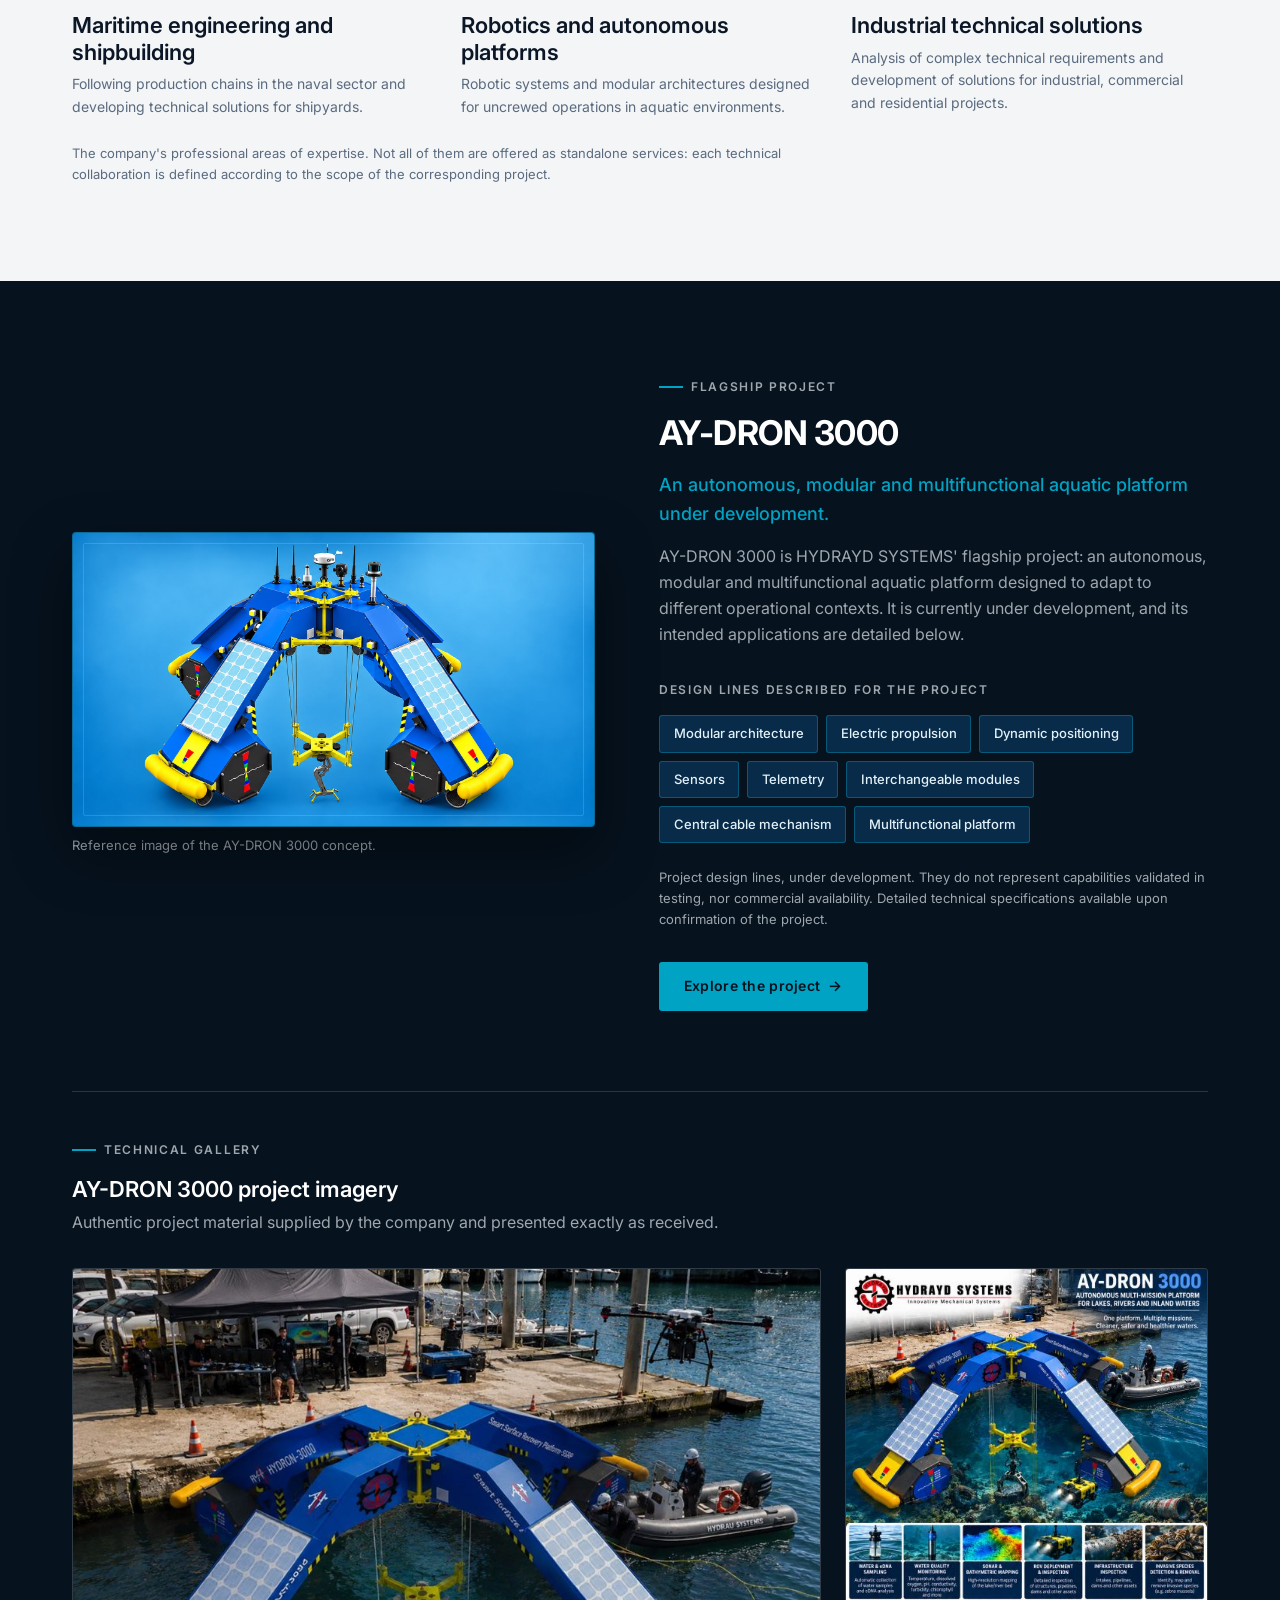
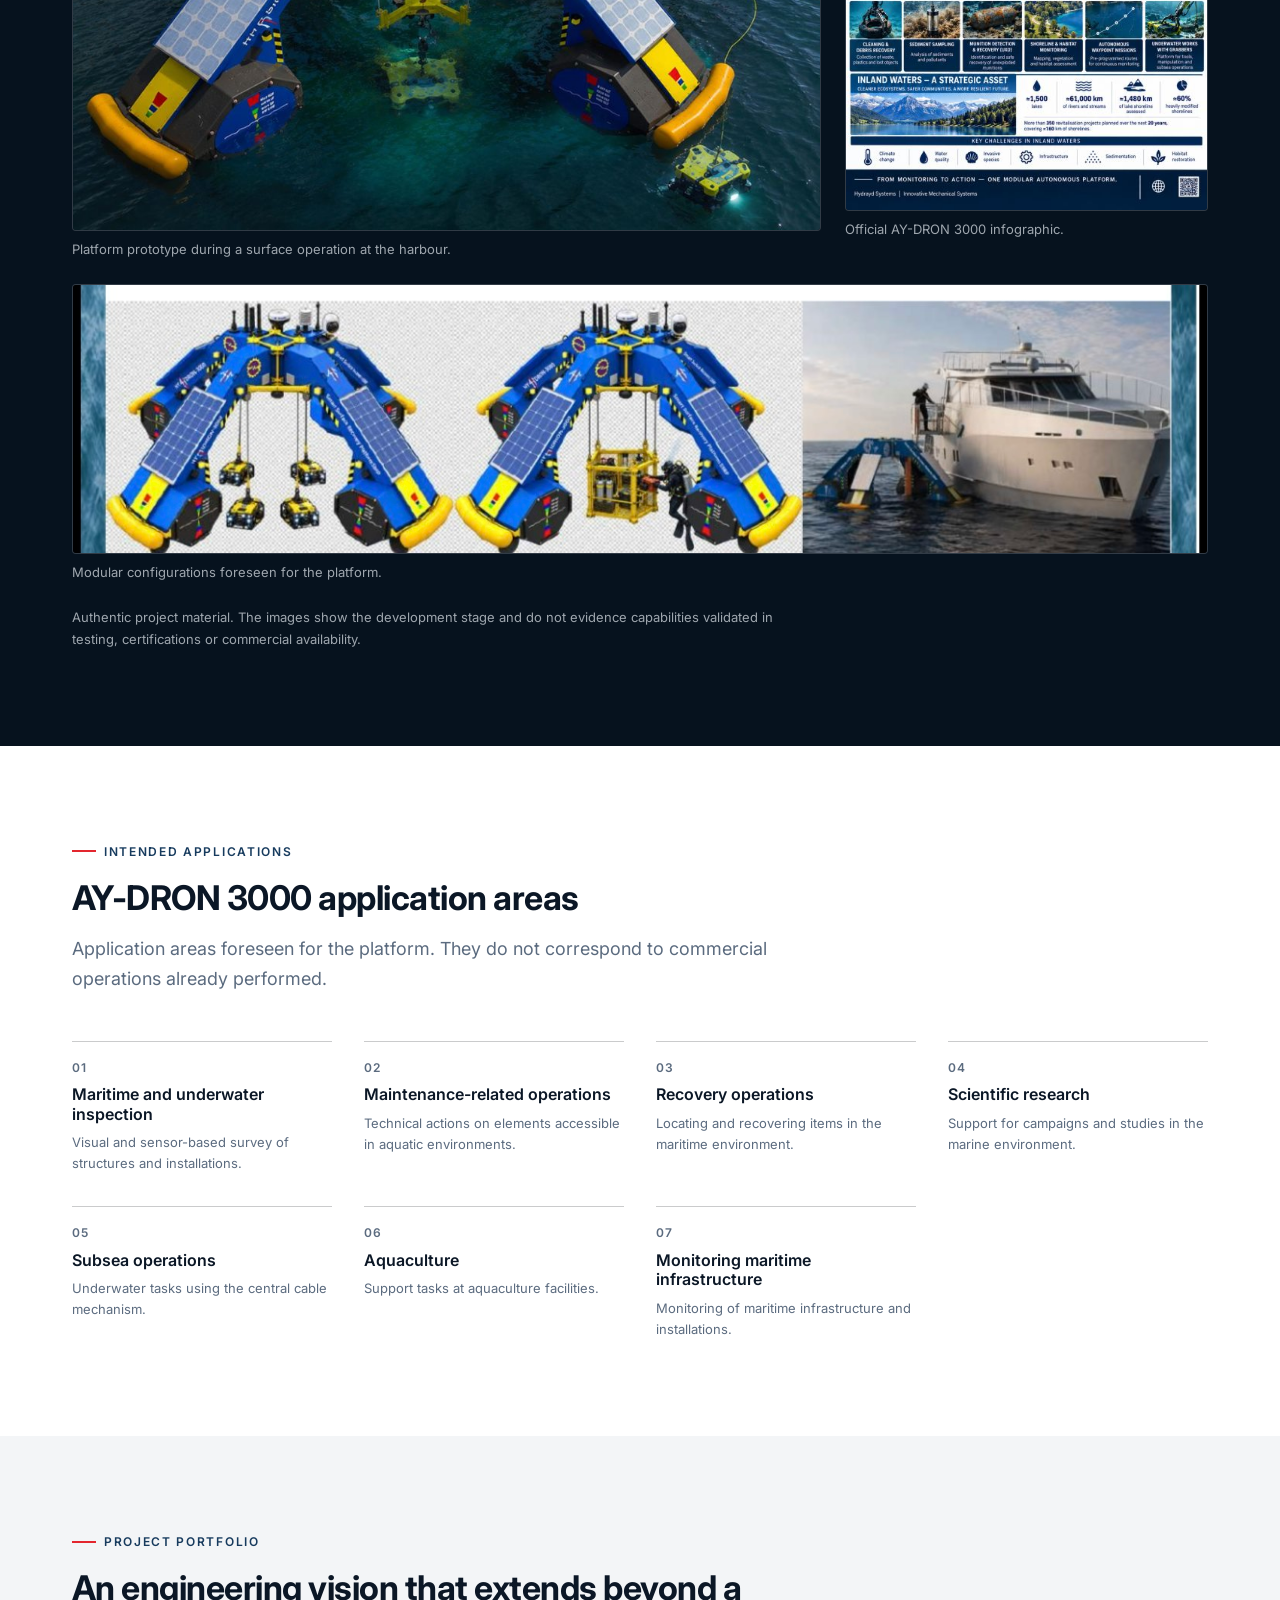
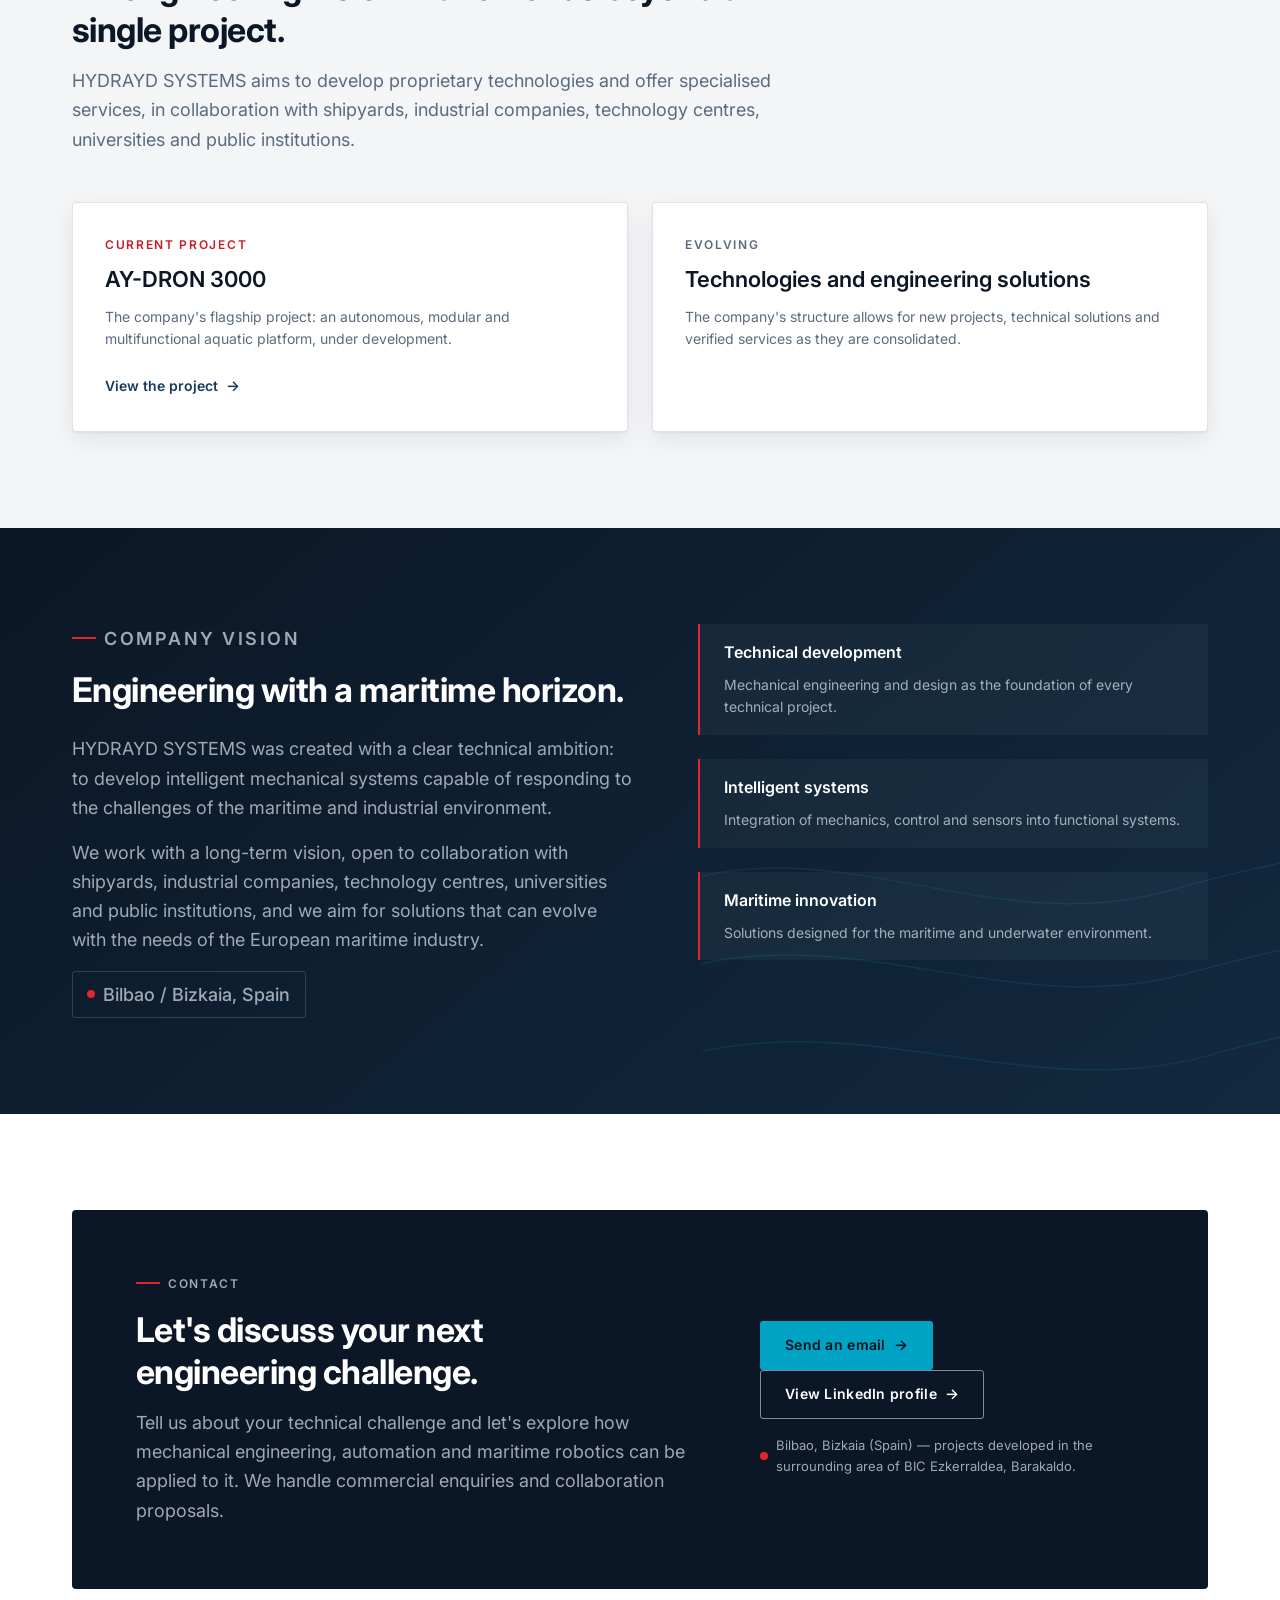
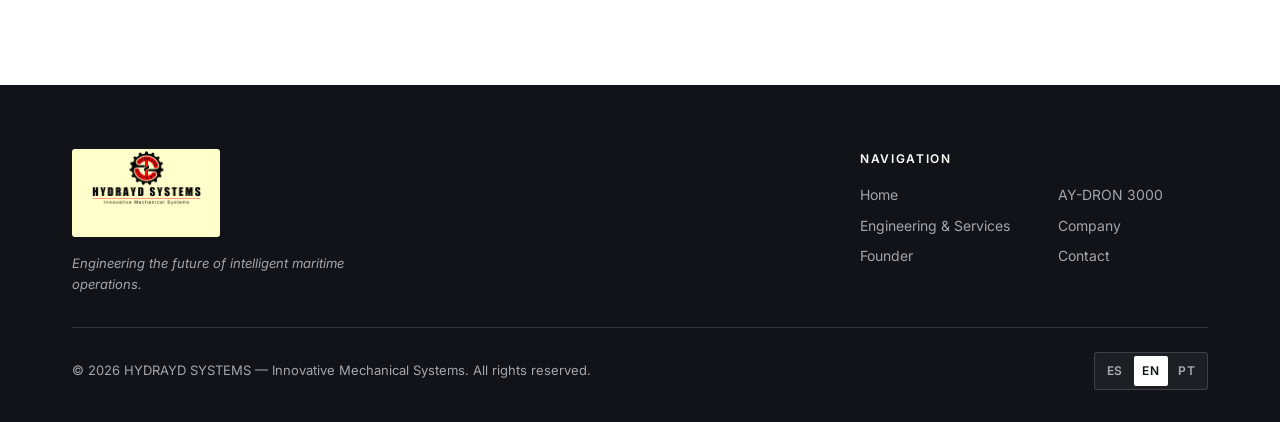
==== commit 3d1603bc: "Add founder profile, official company copy, AY-DRON 3000 gallery and verified contact Founder sectio" ====
--- a/en/index.html
+++ b/en/index.html
@@ -6,7 +6,7 @@
 
   <!-- ===== Metadata (per language) ===== -->
   <title>HYDRAYD SYSTEMS — Mechanical engineering, maritime robotics and intelligent systems</title>
-  <meta name="description" content="HYDRAYD SYSTEMS is a technology startup based in Bilbao / Bizkaia, specialising in intelligent mechanical systems, automation and maritime robotics. Flagship project: AY-DRON 3000.">
+  <meta name="description" content="HYDRAYD SYSTEMS is a technology startup based in Bilbao / Bizkaia, specialising in intelligent mechanical systems, maritime robotics and autonomous platforms. Flagship project: AY-DRON 3000. Founder: Alessandro Alves.">
 
   <!-- TODO(deploy): replace relative URLs with the definitive production domain. -->
   <link rel="alternate" hreflang="es" href="../es/index.html">
@@ -20,7 +20,7 @@
   <meta property="og:type" content="website">
   <meta property="og:site_name" content="HYDRAYD SYSTEMS">
   <meta property="og:title" content="HYDRAYD SYSTEMS — Engineering for intelligent maritime systems">
-  <meta property="og:description" content="Technology startup based in Bilbao / Bizkaia: mechanical engineering, automation and maritime robotics for the naval, maritime and industrial sectors.">
+  <meta property="og:description" content="Technology startup based in Bilbao / Bizkaia: mechanical engineering, maritime robotics and autonomous platforms for the naval, maritime and industrial sectors.">
   <meta property="og:image" content="assets/images/company/hydrayd-systems-logo-original.jpg">
   <meta property="og:locale" content="en_GB">
   <meta name="twitter:card" content="summary_large_image">
@@ -35,14 +35,21 @@
     "@context": "https://schema.org",
     "@type": "Organization",
     "name": "HYDRAYD SYSTEMS",
+    "alternateName": "Innovative Mechanical Systems",
     "slogan": "Engineering the future of intelligent maritime operations.",
-    "description": "Technology startup specialising in intelligent mechanical systems, mechanical engineering, maritime robotics, automation and autonomous platform concepts.",
+    "description": "Technology startup specialising in intelligent mechanical systems, maritime robotics and autonomous platforms for the naval, maritime and industrial sectors.",
+    "email": "hydraydsystems@gmail.com",
     "address": {
       "@type": "PostalAddress",
       "addressLocality": "Bilbao",
       "addressRegion": "Bizkaia",
       "addressCountry": "ES"
     },
+    "founder": {
+      "@type": "Person",
+      "name": "Alessandro Alves",
+      "sameAs": ["https://www.linkedin.com/in/tecnicoalessandro/"]
+    },
     "knowsLanguage": ["es", "en", "pt"]
   }
   </script>
@@ -76,6 +83,7 @@
         <a class="nav__link" href="#ay-dron-3000" data-i18n="nav.product">AY-DRON 3000</a>
         <a class="nav__link" href="#ingenieria" data-i18n="nav.services">Ingeniería y servicios</a>
         <a class="nav__link" href="#empresa" data-i18n="nav.company">Empresa</a>
+        <a class="nav__link" href="#fundador" data-i18n="nav.founder">Fundador</a>
         <a class="nav__link" href="#contacto" data-i18n="nav.contact">Contacto</a>
         <a class="btn btn--primary" href="#contacto" data-i18n="nav.cta">Contactar</a>
       </nav>
@@ -121,7 +129,7 @@
 
         <h1 class="hero__title" id="hero-title" data-i18n="hero.title">Ingeniería para una nueva generación de sistemas marítimos inteligentes.</h1>
 
-        <p class="hero__lead" data-i18n="hero.lead">HYDRAYD SYSTEMS desarrolla conceptos y soluciones de ingeniería mecánica, automatización y robótica marítima para los sectores naval, marítimo e industrial.</p>
+        <p class="hero__lead" data-i18n="hero.lead">HYDRAYD SYSTEMS desarrolla soluciones para los sectores naval, marítimo e industrial combinando ingeniería mecánica, diseño 2D/3D, automatización, robótica y tecnologías autónomas.</p>
 
         <div class="hero__actions">
           <a class="btn btn--primary" href="#ay-dron-3000">
@@ -149,23 +157,98 @@
           <div class="intro__text reveal">
             <p class="kicker" data-i18n="intro.kicker">La empresa</p>
             <h2 class="section-title" id="intro-title" data-i18n="intro.title">Ingeniería mecánica. Robótica marítima. Sistemas inteligentes.</h2>
-            <p style="margin-top: var(--sp-3)" data-i18n="intro.text">Somos una startup tecnológica centrada en el desarrollo de sistemas mecánicos inteligentes y conceptos tecnológicos para aplicaciones navales, marítimas e industriales. Combinamos ingeniería mecánica, diseño 2D/3D, automatización y robótica para explorar soluciones adaptadas a las necesidades de la industria.</p>
+            <p style="margin-top: var(--sp-3)" data-i18n="intro.text">HYDRAYD SYSTEMS — Innovative Mechanical Systems es una startup tecnológica especializada en sistemas mecánicos inteligentes, robótica marítima y plataformas autónomas. Desarrollamos soluciones para los sectores naval, marítimo e industrial combinando ingeniería mecánica, diseño 2D/3D, automatización, robótica y tecnologías autónomas.</p>
           </div>
 
           <ul class="intro__points reveal" style="--delay: 120ms">
             <li class="point">
               <h3 class="point__title" data-i18n="intro.p1.title">Startup tecnológica</h3>
-              <p class="point__text" data-i18n="intro.p1.text">Desarrollamos sistemas mecánicos inteligentes y conceptos tecnológicos para los sectores naval, marítimo e industrial.</p>
+              <p class="point__text" data-i18n="intro.p1.text">Sistemas mecánicos inteligentes, robótica marítima y plataformas autónomas como foco de desarrollo tecnológico propio.</p>
             </li>
             <li class="point">
               <h3 class="point__title" data-i18n="intro.p2.title">Sectores naval, marítimo e industrial</h3>
-              <p class="point__text" data-i18n="intro.p2.text">Soluciones orientadas a las necesidades de astilleros, empresas industriales y organizaciones de investigación.</p>
+              <p class="point__text" data-i18n="intro.p2.text">Soluciones orientadas a astilleros, empresas industriales y organizaciones de investigación.</p>
             </li>
             <li class="point">
-              <h3 class="point__title" data-i18n="intro.p3.title">Enfoque multidisciplinar</h3>
-              <p class="point__text" data-i18n="intro.p3.text">Ingeniería mecánica, diseño 2D/3D, automatización y robótica integradas en un mismo proceso técnico.</p>
+              <h3 class="point__title" data-i18n="intro.p3.title">Colaboración técnica</h3>
+              <p class="point__text" data-i18n="intro.p3.text">Trabajo abierto con centros tecnológicos, universidades e instituciones públicas.</p>
             </li>
           </ul>
+
+        </div>
+      </div>
+    </section>
+
+    <!-- ==================================================================
+         SECTION 2b — FOUNDER
+         ==================================================================== -->
+    <section class="section founder" id="fundador" aria-labelledby="founder-title">
+      <div class="container">
+
+        <div class="founder__grid">
+
+          <figure class="founder__figure reveal">
+            <div class="founder__frame">
+              <img class="founder__img"
+                   src="../assets/images/founder/alessandro-alves-960.jpg"
+                   alt="Alessandro Alves, fundador de HYDRAYD SYSTEMS, durante una presentación técnica."
+                   data-i18n-alt="founder.photo.alt"
+                   width="960" height="540" loading="lazy" decoding="async">
+            </div>
+            <figcaption class="founder__caption" data-i18n="founder.photo.caption">Alessandro Alves, fundador de HYDRAYD SYSTEMS.</figcaption>
+          </figure>
+
+          <div class="founder__text reveal" style="--delay: 120ms">
+            <p class="kicker" data-i18n="founder.kicker">Fundador</p>
+            <h2 class="section-title" id="founder-title" data-i18n="founder.title">Alessandro Alves</h2>
+            <p class="founder__role" data-i18n="founder.role">Fundador de HYDRAYD SYSTEMS</p>
+
+            <p class="founder__intro" data-i18n="founder.intro">Más de 20 años de experiencia siguiendo de cerca las cadenas de producción de grandes empresas, con desarrollo de soluciones técnicas para la manufactura industrial y la construcción naval.</p>
+            <p class="founder__relation" data-i18n="founder.relation">Esa base multidisciplinar es la que sostiene HYDRAYD SYSTEMS: diseño, ingeniería, fabricación e implementación entendidos como un único proceso técnico.</p>
+
+            <div class="founder__exp">
+              <p class="founder__exp-value" data-i18n="founder.exp.value">+20</p>
+              <p class="founder__exp-label" data-i18n="founder.exp.label">años de experiencia siguiendo cadenas de producción de grandes empresas</p>
+            </div>
+
+            <div class="founder__block">
+              <p class="founder__block-label" data-i18n="founder.comp.label">Competencias técnicas</p>
+              <ul class="competencies">
+                <li class="competency" data-i18n="founder.comp.1">Diseño mecánico y CAD 2D/3D</li>
+                <li class="competency" data-i18n="founder.comp.2">Industrialización y procesos de producción</li>
+                <li class="competency" data-i18n="founder.comp.3">Diseño y fabricación de máquinas y equipos</li>
+                <li class="competency" data-i18n="founder.comp.4">Carpintería metálica a medida</li>
+                <li class="competency" data-i18n="founder.comp.5">Mobiliario en metal y madera</li>
+                <li class="competency" data-i18n="founder.comp.6">Soldadura especializada: MIG, MAG, TIG y arco</li>
+                <li class="competency" data-i18n="founder.comp.7">Análisis de requisitos técnicos complejos</li>
+                <li class="competency" data-i18n="founder.comp.8">Soluciones para proyectos industriales, comerciales y residenciales</li>
+              </ul>
+            </div>
+
+            <div class="founder__block">
+              <p class="founder__block-label" data-i18n="founder.approach.label">Enfoque profesional</p>
+              <p class="founder__block-text" data-i18n="founder.approach.text">Innovación, calidad, productividad y eficiencia operativa, con el objetivo de desarrollar soluciones técnicas prácticas.</p>
+            </div>
+
+            <div class="founder__block">
+              <p class="founder__block-label" data-i18n="founder.mission.label">Misión</p>
+              <p class="founder__block-text" data-i18n="founder.mission.text">Aportar una capacidad técnica multidisciplinar en las fases de diseño, ingeniería, fabricación e implementación.</p>
+            </div>
+
+            <div class="founder__block">
+              <p class="founder__block-label" data-i18n="founder.brands.label">Marcas desarrolladas</p>
+              <p class="founder__block-text" data-i18n="founder.brands.text">Productos exclusivos desarrollados y comercializados bajo las marcas Ateliê do Engenheiro y 2CENTIMETER DESIGN.</p>
+            </div>
+
+            <div class="founder__actions">
+              <a class="btn btn--primary" href="https://www.linkedin.com/in/tecnicoalessandro/" target="_blank" rel="noopener noreferrer"
+                 data-linkedin-link data-i18n-aria="a11y.linkedin"
+                 aria-label="Perfil de Alessandro Alves en LinkedIn (se abre en una pestaña nueva)">
+                <span data-i18n="founder.linkedin.cta">Ver perfil en LinkedIn</span>
+                <span class="btn__arrow" aria-hidden="true">→</span>
+              </a>
+            </div>
+          </div>
 
         </div>
       </div>
@@ -179,44 +262,44 @@
 
         <div class="section__head reveal">
           <p class="kicker" data-i18n="disc.kicker">Ingeniería y servicios</p>
-          <h2 class="section-title" id="disc-title" data-i18n="disc.title">Áreas de ingeniería</h2>
-          <p class="section__lead" data-i18n="disc.lead">Estas disciplinas estructuran el trabajo técnico de HYDRAYD SYSTEMS y definen las capacidades sobre las que se construyen sus proyectos.</p>
+          <h2 class="section-title" id="disc-title" data-i18n="disc.title">Áreas de competencia técnica</h2>
+          <p class="section__lead" data-i18n="disc.lead">Áreas de competencia que estructuran el trabajo técnico de HYDRAYD SYSTEMS y sobre las que se construyen sus proyectos.</p>
         </div>
 
         <ul class="disc-grid">
           <li class="disc reveal">
             <p class="disc__index">01</p>
-            <h3 class="disc__name" data-i18n="disc.1.name">Ingeniería mecánica</h3>
-            <p class="disc__text" data-i18n="disc.1.text">Concepción y desarrollo de sistemas mecánicos para aplicaciones industriales y marítimas.</p>
+            <h3 class="disc__name" data-i18n="disc.1.name">Ingeniería mecánica y diseño CAD</h3>
+            <p class="disc__text" data-i18n="disc.1.text">Concepción y desarrollo de sistemas mecánicos mediante diseño 2D/3D para aplicaciones industriales y marítimas.</p>
           </li>
           <li class="disc reveal" style="--delay: 80ms">
             <p class="disc__index">02</p>
-            <h3 class="disc__name" data-i18n="disc.2.name">Diseño 2D/3D</h3>
-            <p class="disc__text" data-i18n="disc.2.text">Modelado y documentación técnica de componentes y conjuntos.</p>
+            <h3 class="disc__name" data-i18n="disc.2.name">Equipos y maquinaria industrial</h3>
+            <p class="disc__text" data-i18n="disc.2.text">Diseño y fabricación de máquinas y equipos para procesos de producción.</p>
           </li>
           <li class="disc reveal" style="--delay: 160ms">
             <p class="disc__index">03</p>
-            <h3 class="disc__name" data-i18n="disc.3.name">Automatización</h3>
-            <p class="disc__text" data-i18n="disc.3.text">Integración de control, sensores y sistemas electromecánicos.</p>
+            <h3 class="disc__name" data-i18n="disc.3.name">Fabricación técnica y estructuras metálicas</h3>
+            <p class="disc__text" data-i18n="disc.3.text">Carpintería metálica a medida, mobiliario en metal y madera, y procesos de soldadura MIG, MAG, TIG y arco.</p>
           </li>
           <li class="disc reveal" style="--delay: 240ms">
             <p class="disc__index">04</p>
-            <h3 class="disc__name" data-i18n="disc.4.name">Robótica marítima</h3>
-            <p class="disc__text" data-i18n="disc.4.text">Sistemas robóticos concebidos para entornos acuáticos y subacuáticos.</p>
+            <h3 class="disc__name" data-i18n="disc.4.name">Ingeniería naval y construcción naval</h3>
+            <p class="disc__text" data-i18n="disc.4.text">Seguimiento de cadenas de producción del sector naval y desarrollo de soluciones técnicas para astilleros.</p>
           </li>
           <li class="disc reveal" style="--delay: 320ms">
             <p class="disc__index">05</p>
-            <h3 class="disc__name" data-i18n="disc.5.name">Sistemas mecánicos inteligentes</h3>
-            <p class="disc__text" data-i18n="disc.5.text">Mecánica, electrónica y control integrados en plataformas funcionales.</p>
+            <h3 class="disc__name" data-i18n="disc.5.name">Robótica y plataformas autónomas</h3>
+            <p class="disc__text" data-i18n="disc.5.text">Sistemas robóticos y arquitecturas modulares concebidos para operaciones sin tripulación en entornos acuáticos.</p>
           </li>
           <li class="disc reveal" style="--delay: 400ms">
             <p class="disc__index">06</p>
-            <h3 class="disc__name" data-i18n="disc.6.name">Conceptos de plataformas autónomas</h3>
-            <p class="disc__text" data-i18n="disc.6.text">Definición de arquitecturas modulares para operaciones sin tripulación.</p>
+            <h3 class="disc__name" data-i18n="disc.6.name">Soluciones técnicas industriales</h3>
+            <p class="disc__text" data-i18n="disc.6.text">Análisis de requisitos técnicos complejos y desarrollo de soluciones para proyectos industriales, comerciales y residenciales.</p>
           </li>
         </ul>
 
-        <p class="note reveal" data-i18n="disc.note">Áreas de trabajo de la empresa. Cada colaboración técnica se define según el alcance del proyecto correspondiente.</p>
+        <p class="note reveal" data-i18n="disc.note">Áreas de competencia profesional de la empresa. No todas se ofrecen como servicio independiente: cada colaboración técnica se define según el alcance del proyecto correspondiente.</p>
 
       </div>
     </section>
@@ -243,8 +326,8 @@
           <div class="product__text reveal" style="--delay: 120ms">
             <p class="kicker" data-i18n="product.kicker">Proyecto insignia</p>
             <h2 class="section-title" id="product-title" data-i18n="product.title">AY-DRON 3000</h2>
-            <p class="product__subtitle" data-i18n="product.subtitle">Una plataforma acuática modular concebida para aplicaciones marítimas y subacuáticas.</p>
-            <p class="product__desc" data-i18n="product.desc">AY-DRON 3000 es el principal proyecto de HYDRAYD SYSTEMS: un concepto de plataforma acuática autónoma, modular y multifuncional, concebido para adaptarse a distintas necesidades operativas en entornos marítimos y subacuáticos.</p>
+            <p class="product__subtitle" data-i18n="product.subtitle">Una plataforma acuática autónoma, modular y multifuncional en desarrollo.</p>
+            <p class="product__desc" data-i18n="product.desc">AY-DRON 3000 es el principal proyecto de HYDRAYD SYSTEMS: una plataforma acuática autónoma, modular y multifuncional concebida para adaptarse a distintos contextos operativos. Se encuentra en fase de desarrollo y sus aplicaciones previstas se detallan más abajo.</p>
 
             <p class="product__features-label" data-i18n="product.features.label">Líneas de diseño descritas para el proyecto</p>
             <ul class="chips">
@@ -258,7 +341,7 @@
               <li class="chip" data-i18n="product.chip.8">Plataforma multifuncional</li>
             </ul>
 
-            <p class="note" data-i18n="product.note">Líneas de diseño del proyecto. No representan capacidades validadas en pruebas. Especificaciones técnicas detalladas disponibles tras la confirmación del proyecto.</p>
+            <p class="note" data-i18n="product.note">Líneas de diseño del proyecto, en fase de desarrollo. No representan capacidades validadas en pruebas ni disponibilidad comercial. Especificaciones técnicas detalladas disponibles tras la confirmación del proyecto.</p>
 
             <div class="product__actions">
               <a class="btn btn--cyan" href="#aplicaciones">
@@ -269,6 +352,50 @@
           </div>
 
         </div>
+
+        <div class="gallery reveal">
+          <p class="kicker" data-i18n="gallery.kicker">Galería técnica</p>
+          <h3 class="gallery__title" data-i18n="gallery.title">Material gráfico del proyecto AY-DRON 3000</h3>
+          <p class="gallery__lead" data-i18n="gallery.lead">Material gráfico auténtico del proyecto, facilitado por la empresa y presentado tal como fue recibido.</p>
+
+          <ul class="gallery-grid">
+            <li class="gallery-item gallery-item--two">
+              <div class="gallery__frame">
+                <img class="gallery__img"
+                     src="../assets/images/ay-dron-3000/ay-dron-3000-prototype-operations-960.jpg"
+                     alt="Protótipo de plataforma acuática de cuatro patas, identificado como HYDRON-3000 Smart Surface Recovery Platform, fondeado en un puerto con paneles solares, un mecanismo central de cable y una aeronave no tripulada en vuelo."
+                     data-i18n-alt="gallery.1.alt"
+                     width="960" height="720" loading="lazy" decoding="async">
+              </div>
+              <p class="gallery__caption" data-i18n="gallery.1.caption">Protótipo de la plataforma acuática en una operación de superficie en el puerto.</p>
+            </li>
+
+            <li class="gallery-item gallery-item--one">
+              <div class="gallery__frame">
+                <img class="gallery__img"
+                     src="../assets/images/ay-dron-3000/ay-dron-3000-official-infographic.jpg"
+                     alt="Infográfico oficial de HYDRAYD SYSTEMS que presenta el AY-DRON 3000 como plataforma acuática autónoma multipropósito y enumera sus áreas de aplicación previstas."
+                     data-i18n-alt="gallery.3.alt"
+                     width="480" height="720" loading="lazy" decoding="async">
+              </div>
+              <p class="gallery__caption" data-i18n="gallery.3.caption">Infográfico oficial del AY-DRON 3000.</p>
+            </li>
+
+            <li class="gallery-item gallery-item--wide">
+              <div class="gallery__frame">
+                <img class="gallery__img"
+                     src="../assets/images/ay-dron-3000/ay-dron-3000-configurations.png"
+                     alt="Composite con dos renders de la plataforma acuática mostrando distintas configuraciones de módulos suspendidos, junto a una fotografía de la plataforma operando cerca de un buque."
+                     data-i18n-alt="gallery.2.alt"
+                     width="1178" height="279" loading="lazy" decoding="async">
+              </div>
+              <p class="gallery__caption" data-i18n="gallery.2.caption">Configuraciones modulares previstas para la plataforma.</p>
+            </li>
+          </ul>
+
+          <p class="note" data-i18n="gallery.note">Material gráfico auténtico del proyecto. Las imágenes muestran el estado de desarrollo y no acreditan capacidades validadas en pruebas, certificaciones ni disponibilidad comercial.</p>
+        </div>
+
       </div>
     </section>
 
@@ -334,14 +461,14 @@
         <div class="section__head reveal">
           <p class="kicker" data-i18n="portfolio.kicker">Cartera de proyectos</p>
           <h2 class="section-title" id="portfolio-title" data-i18n="portfolio.title">Una visión de ingeniería que va más allá de un solo proyecto.</h2>
-          <p class="section__lead" data-i18n="portfolio.text">HYDRAYD SYSTEMS busca desarrollar tecnologías propias y soluciones de ingeniería que puedan evolucionar con las necesidades de los sectores naval, marítimo e industrial.</p>
+          <p class="section__lead" data-i18n="portfolio.text">HYDRAYD SYSTEMS busca desarrollar tecnologías propias y ofrecer servicios especializados, en colaboración con astilleros, empresas industriales, centros tecnológicos, universidades e instituciones públicas.</p>
         </div>
 
         <div class="portfolio__grid">
           <article class="card reveal">
             <p class="card__label" data-i18n="portfolio.c1.label">Proyecto actual</p>
             <h3 class="card__title" data-i18n="portfolio.c1.title">AY-DRON 3000</h3>
-            <p class="card__text" data-i18n="portfolio.c1.text">Proyecto insignia de la empresa: un concepto de plataforma acuática autónoma, modular y multifuncional.</p>
+            <p class="card__text" data-i18n="portfolio.c1.text">Proyecto insignia de la empresa: una plataforma acuática autónoma, modular y multifuncional, en fase de desarrollo.</p>
             <a class="link-arrow" href="#ay-dron-3000">
               <span data-i18n="portfolio.c1.link">Ver el proyecto</span>
               <span class="btn__arrow" aria-hidden="true">→</span>
@@ -360,10 +487,9 @@
 
     <!-- ==================================================================
          SECTION 7 — COMPANY VISION
-         NOTE: the institutional photograph supplied by the owner is NOT used
-         here because publication permission has not been confirmed. If it is
-         approved, place it in assets/images/company/ and add a <figure> in
-         this section.
+         The institutional photograph supplied by the owner (the founder
+         speaking at an event) is now published in the founder section
+         (#fundador) after the owner supplied it for that purpose.
          ================================================================== -->
     <section class="section section--vision on-dark" id="vision" aria-labelledby="vision-title">
       <div class="vision__decor" aria-hidden="true">
@@ -382,7 +508,7 @@
             <p class="kicker" data-i18n="vision.kicker">Visión de empresa</p>
             <h2 class="section-title" id="vision-title" data-i18n="vision.title">Ingeniería con horizonte marítimo.</h2>
             <p style="margin-top: var(--sp-3)" data-i18n="vision.text1">HYDRAYD SYSTEMS nace con una ambición técnica clara: desarrollar sistemas mecánicos inteligentes capaces de responder a los retos del entorno marítimo e industrial.</p>
-            <p data-i18n="vision.text2">Trabajamos con una visión a largo plazo, abierta a la colaboración con astilleros, empresas industriales, centros tecnológicos, universidades y organizaciones públicas.</p>
+            <p data-i18n="vision.text2">Trabajamos con una visión a largo plazo, abierta a la colaboración con astilleros, empresas industriales, centros tecnológicos, universidades e instituciones públicas, y buscamos soluciones que puedan evolucionar con las necesidades de la industria marítima europea.</p>
             <p class="vision__location"><span data-i18n="vision.location">Bilbao / Bizkaia, España</span></p>
           </div>
 
@@ -417,12 +543,14 @@
           <div>
             <p class="kicker" data-i18n="contact.kicker">Contacto</p>
             <h2 class="contact__title" id="contact-title" data-i18n="contact.title">¿Hablamos de tu próximo reto de ingeniería?</h2>
-            <p class="contact__text" data-i18n="contact.text">Cuéntanos tu reto técnico y exploramos cómo la ingeniería mecánica, la automatización y la robótica marítima pueden aplicarse a él.</p>
+            <p class="contact__text" data-i18n="contact.text">Cuéntanos tu reto técnico y exploramos cómo la ingeniería mecánica, la automatización y la robótica marítima pueden aplicarse a él. Atendemos consultas comerciales y propuestas de colaboración.</p>
           </div>
 
-          <div class="contact__actions" data-contact-mount>
-            <!-- Button or pending notice rendered at runtime from config.js -->
-            <p class="contact__location"><span data-i18n="contact.location">Bilbao / Bizkaia, España</span></p>
+          <div class="contact__actions">
+            <div data-contact-mount>
+              <!-- Email and LinkedIn buttons rendered at runtime from config.js -->
+            </div>
+            <p class="contact__location"><span data-i18n="contact.location">Bilbao, Bizkaia (España) — proyectos desarrollados en el entorno de BIC Ezkerraldea, Barakaldo.</span></p>
           </div>
 
         </div>
@@ -452,6 +580,7 @@
           <a class="footer__link" href="#ay-dron-3000" data-i18n="nav.product">AY-DRON 3000</a>
           <a class="footer__link" href="#ingenieria" data-i18n="nav.services">Ingeniería y servicios</a>
           <a class="footer__link" href="#empresa" data-i18n="nav.company">Empresa</a>
+          <a class="footer__link" href="#fundador" data-i18n="nav.founder">Fundador</a>
           <a class="footer__link" href="#contacto" data-i18n="nav.contact">Contacto</a>
         </nav>
       </div>
--- a/assets/css/styles.css
+++ b/assets/css/styles.css
@@ -941,6 +941,207 @@
 }
 
 /* --------------------------------------------------------------------------
+   12b. FOUNDER
+   -------------------------------------------------------------------------- */
+.founder__grid {
+  display: grid;
+  grid-template-columns: minmax(0, 0.85fr) minmax(0, 1.15fr);
+  gap: var(--sp-5) var(--sp-6);
+  align-items: start;
+}
+
+.founder__figure {
+  margin: 0;
+  position: sticky;
+  top: calc(var(--header-h) + var(--sp-3));
+}
+
+.founder__frame {
+  border: 1px solid var(--c-border);
+  border-radius: var(--radius-md);
+  overflow: hidden;
+  background: var(--c-light);
+  box-shadow: var(--shadow-soft);
+}
+
+.founder__img {
+  width: 100%;
+  height: auto;
+  aspect-ratio: 16 / 9;
+  object-fit: cover;
+}
+
+.founder__caption {
+  margin-top: var(--sp-1);
+  font-size: var(--fs-2xs);
+  color: var(--c-gray);
+}
+
+.founder__role {
+  margin-top: var(--sp-1);
+  font-size: var(--fs-sm);
+  font-weight: var(--fw-medium);
+  color: var(--c-industrial-blue);
+}
+
+.founder__intro {
+  margin-top: var(--sp-3);
+  font-size: var(--fs-md);
+  color: var(--c-gray);
+  max-width: 58ch;
+}
+
+.founder__relation {
+  margin-top: var(--sp-2);
+  font-size: var(--fs-sm);
+  color: var(--c-navy);
+  max-width: 58ch;
+}
+
+/* Experience highlight — the single most visible fact */
+.founder__exp {
+  display: flex;
+  align-items: baseline;
+  gap: var(--sp-2);
+  margin-top: var(--sp-4);
+  padding: var(--sp-3);
+  background: var(--c-navy);
+  color: var(--c-white);
+  border-radius: var(--radius-md);
+}
+
+.founder__exp-value {
+  font-size: clamp(2rem, 1.5rem + 2vw, 2.75rem);
+  line-height: 1;
+  font-weight: var(--fw-bold);
+  letter-spacing: -0.02em;
+  color: var(--c-white);
+  flex: none;
+}
+
+.founder__exp-label {
+  font-size: var(--fs-xs);
+  color: var(--c-on-dark-muted);
+  max-width: 34ch;
+}
+
+.founder__block {
+  margin-top: var(--sp-4);
+}
+
+.founder__block-label {
+  font-size: var(--fs-3xs);
+  font-weight: var(--fw-semibold);
+  letter-spacing: var(--ls-label);
+  text-transform: uppercase;
+  color: var(--c-industrial-blue);
+}
+
+.founder__block-text {
+  margin-top: var(--sp-1);
+  font-size: var(--fs-sm);
+  color: var(--c-gray);
+  max-width: 58ch;
+}
+
+/* Structured competency list */
+.competencies {
+  display: grid;
+  grid-template-columns: repeat(2, minmax(0, 1fr));
+  gap: var(--sp-1) var(--sp-3);
+  margin-top: var(--sp-2);
+}
+
+.competency {
+  position: relative;
+  padding-left: var(--sp-3);
+  font-size: var(--fs-xs);
+  color: var(--c-navy);
+}
+
+.competency::before {
+  content: "";
+  position: absolute;
+  left: 0;
+  top: 0.62em;
+  width: 8px;
+  height: 2px;
+  background: var(--c-red);
+}
+
+.founder__actions {
+  margin-top: var(--sp-4);
+}
+
+/* --------------------------------------------------------------------------
+   12c. AY-DRON 3000 TECHNICAL GALLERY  (inside the dark product section)
+   -------------------------------------------------------------------------- */
+.gallery {
+  margin-top: var(--sp-7);
+  padding-top: var(--sp-5);
+  border-top: 1px solid var(--c-border-dark);
+}
+
+.gallery__title {
+  font-size: var(--fs-lg);
+  line-height: var(--lh-heading);
+  font-weight: var(--fw-semibold);
+  color: var(--c-white);
+}
+
+.gallery__lead {
+  margin-top: var(--sp-1);
+  font-size: var(--fs-sm);
+  color: var(--c-on-dark-muted);
+  max-width: var(--w-text);
+}
+
+.gallery-grid {
+  display: grid;
+  grid-template-columns: repeat(3, minmax(0, 1fr));
+  gap: var(--sp-3);
+  margin-top: var(--sp-4);
+  align-items: start;
+}
+
+.gallery-item {
+  margin: 0;
+  display: flex;
+  flex-direction: column;
+}
+
+/* Spans chosen so the 4:3 prototype and the 2:3 infographic share a row
+   height without cropping either image. */
+.gallery-item--two { grid-column: span 2; }
+.gallery-item--one { grid-column: span 1; }
+.gallery-item--wide { grid-column: 1 / -1; }
+
+.gallery__frame {
+  border: 1px solid var(--c-border-dark);
+  border-radius: var(--radius-md);
+  overflow: hidden;
+  background: rgba(255, 255, 255, 0.03);
+}
+
+/* Images keep their natural aspect ratio — no crop, no distortion. */
+.gallery__img {
+  width: 100%;
+  height: auto;
+  display: block;
+}
+
+.gallery__caption {
+  margin-top: var(--sp-1);
+  font-size: var(--fs-2xs);
+  color: var(--c-on-dark-muted);
+  max-width: 52ch;
+}
+
+.gallery .note {
+  margin-top: var(--sp-3);
+}
+
+/* --------------------------------------------------------------------------
    12. COMPANY VISION
    -------------------------------------------------------------------------- */
 .section--vision {
@@ -1285,7 +1486,25 @@
   .intro__grid,
   .product__grid,
   .vision__grid,
+  .founder__grid,
   .contact__inner {
+    grid-template-columns: minmax(0, 1fr);
+  }
+
+  .founder__figure {
+    position: static;
+  }
+
+  .gallery-grid {
+    grid-template-columns: repeat(2, minmax(0, 1fr));
+  }
+
+  .gallery-item--two,
+  .gallery-item--one {
+    grid-column: span 1;
+  }
+
+  .competencies {
     grid-template-columns: minmax(0, 1fr);
   }
 
@@ -1332,8 +1551,15 @@
 
 @media (max-width: 520px) {
   .disc-grid,
-  .apps-grid {
+  .apps-grid,
+  .gallery-grid {
     grid-template-columns: minmax(0, 1fr);
+  }
+
+  .founder__exp {
+    flex-direction: column;
+    align-items: flex-start;
+    gap: var(--sp-1);
   }
 
   .footer__nav {
